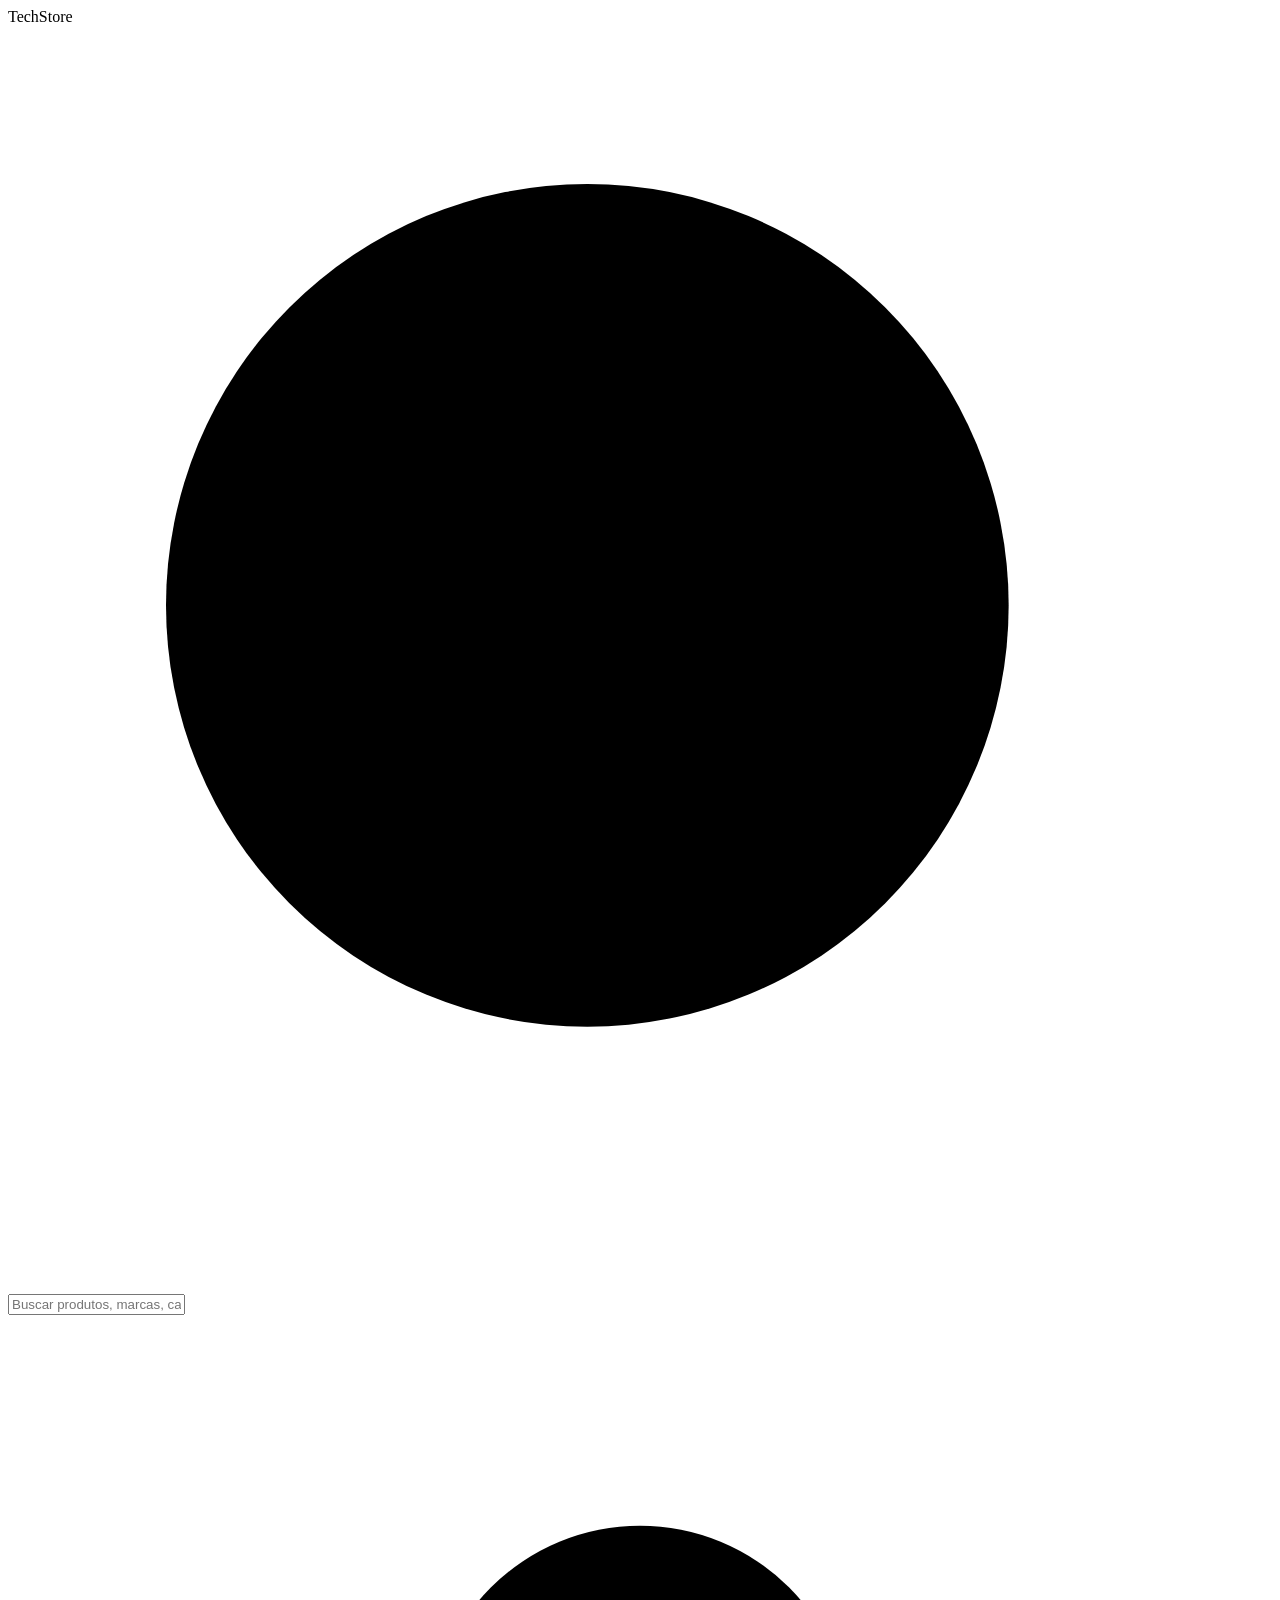
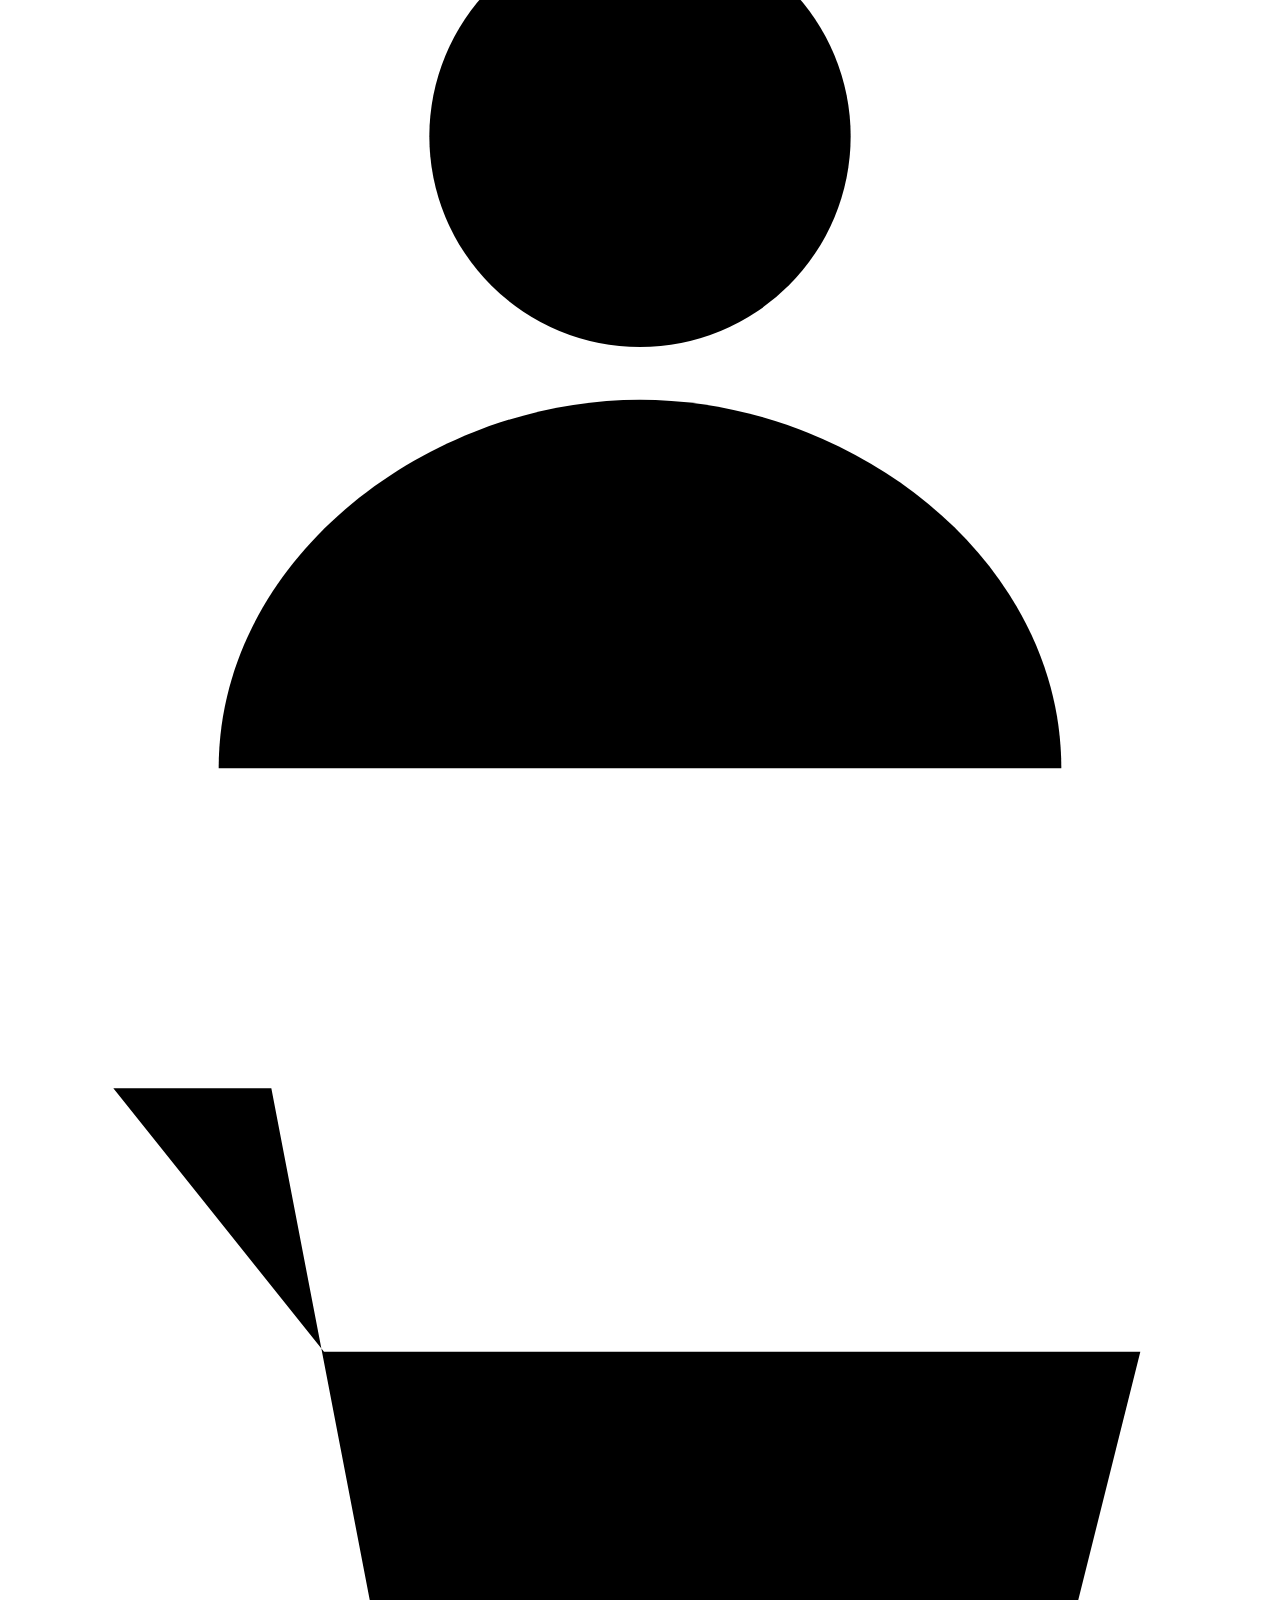
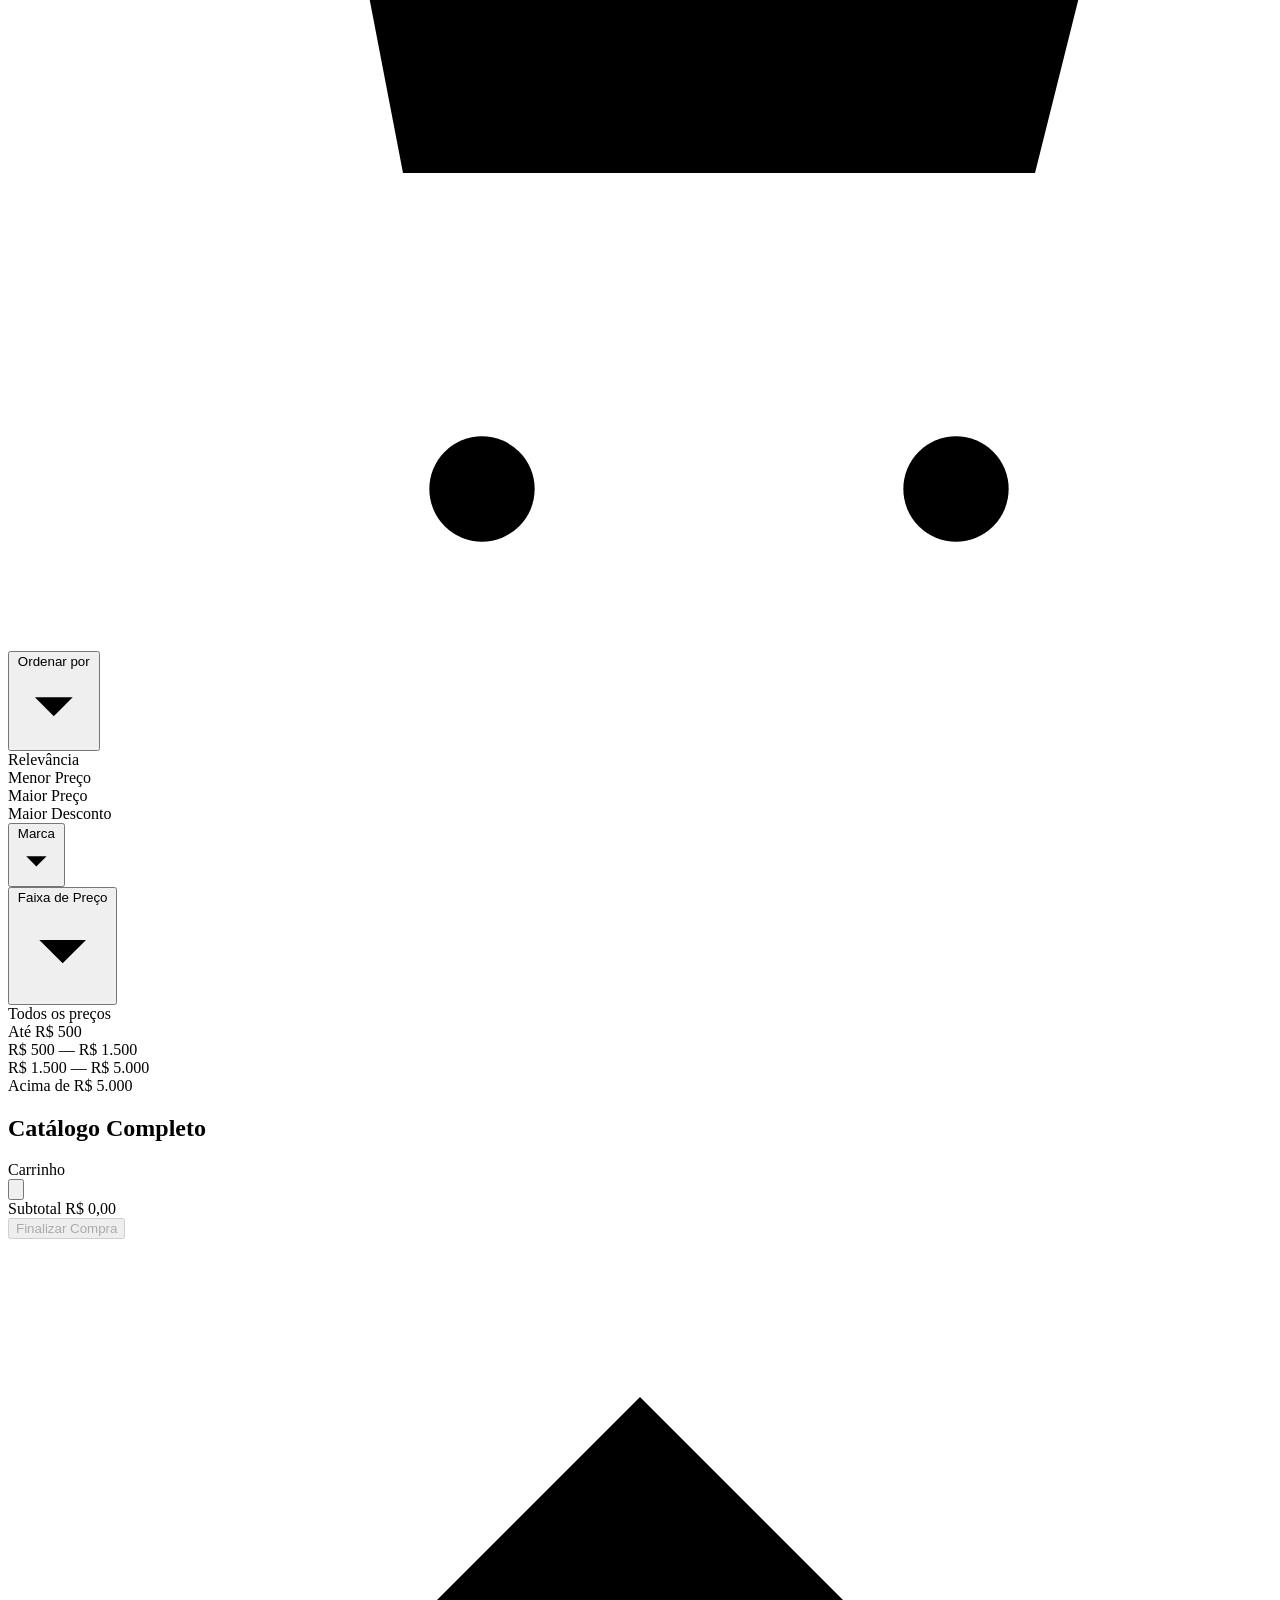
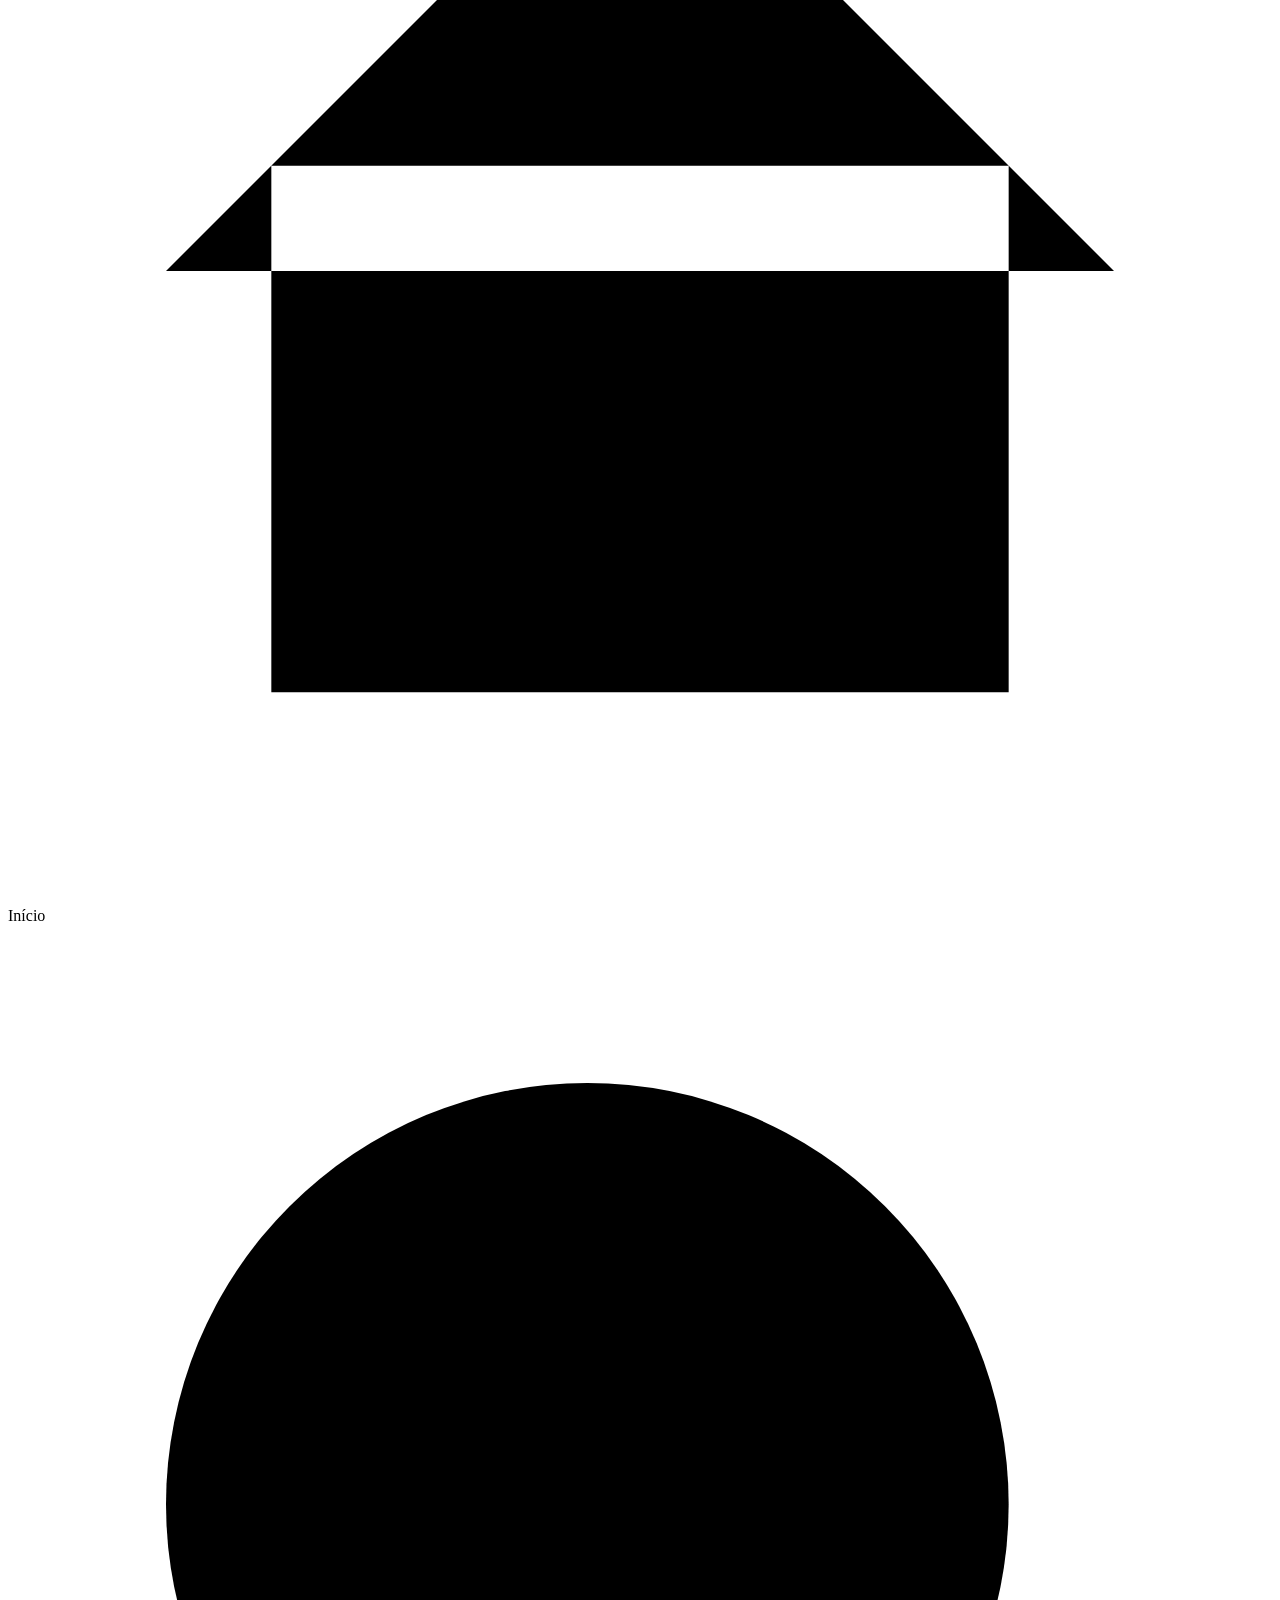
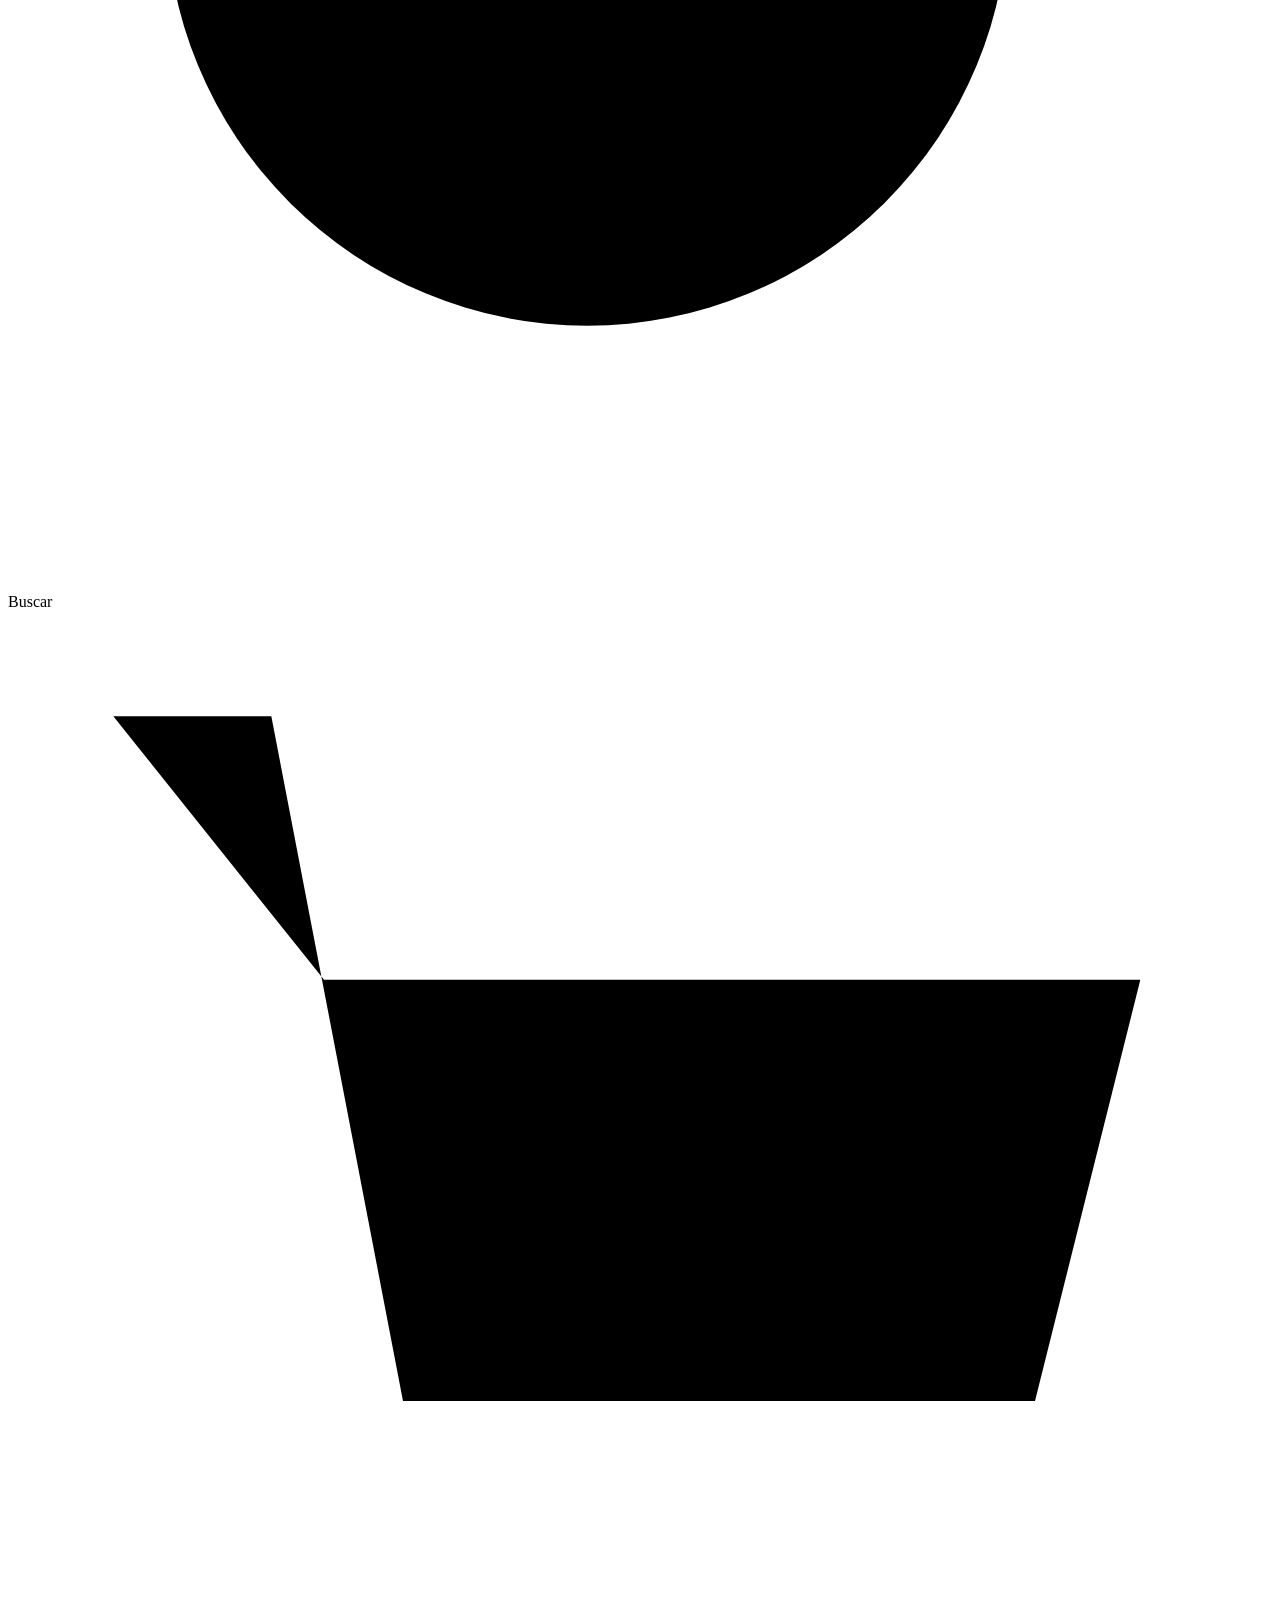
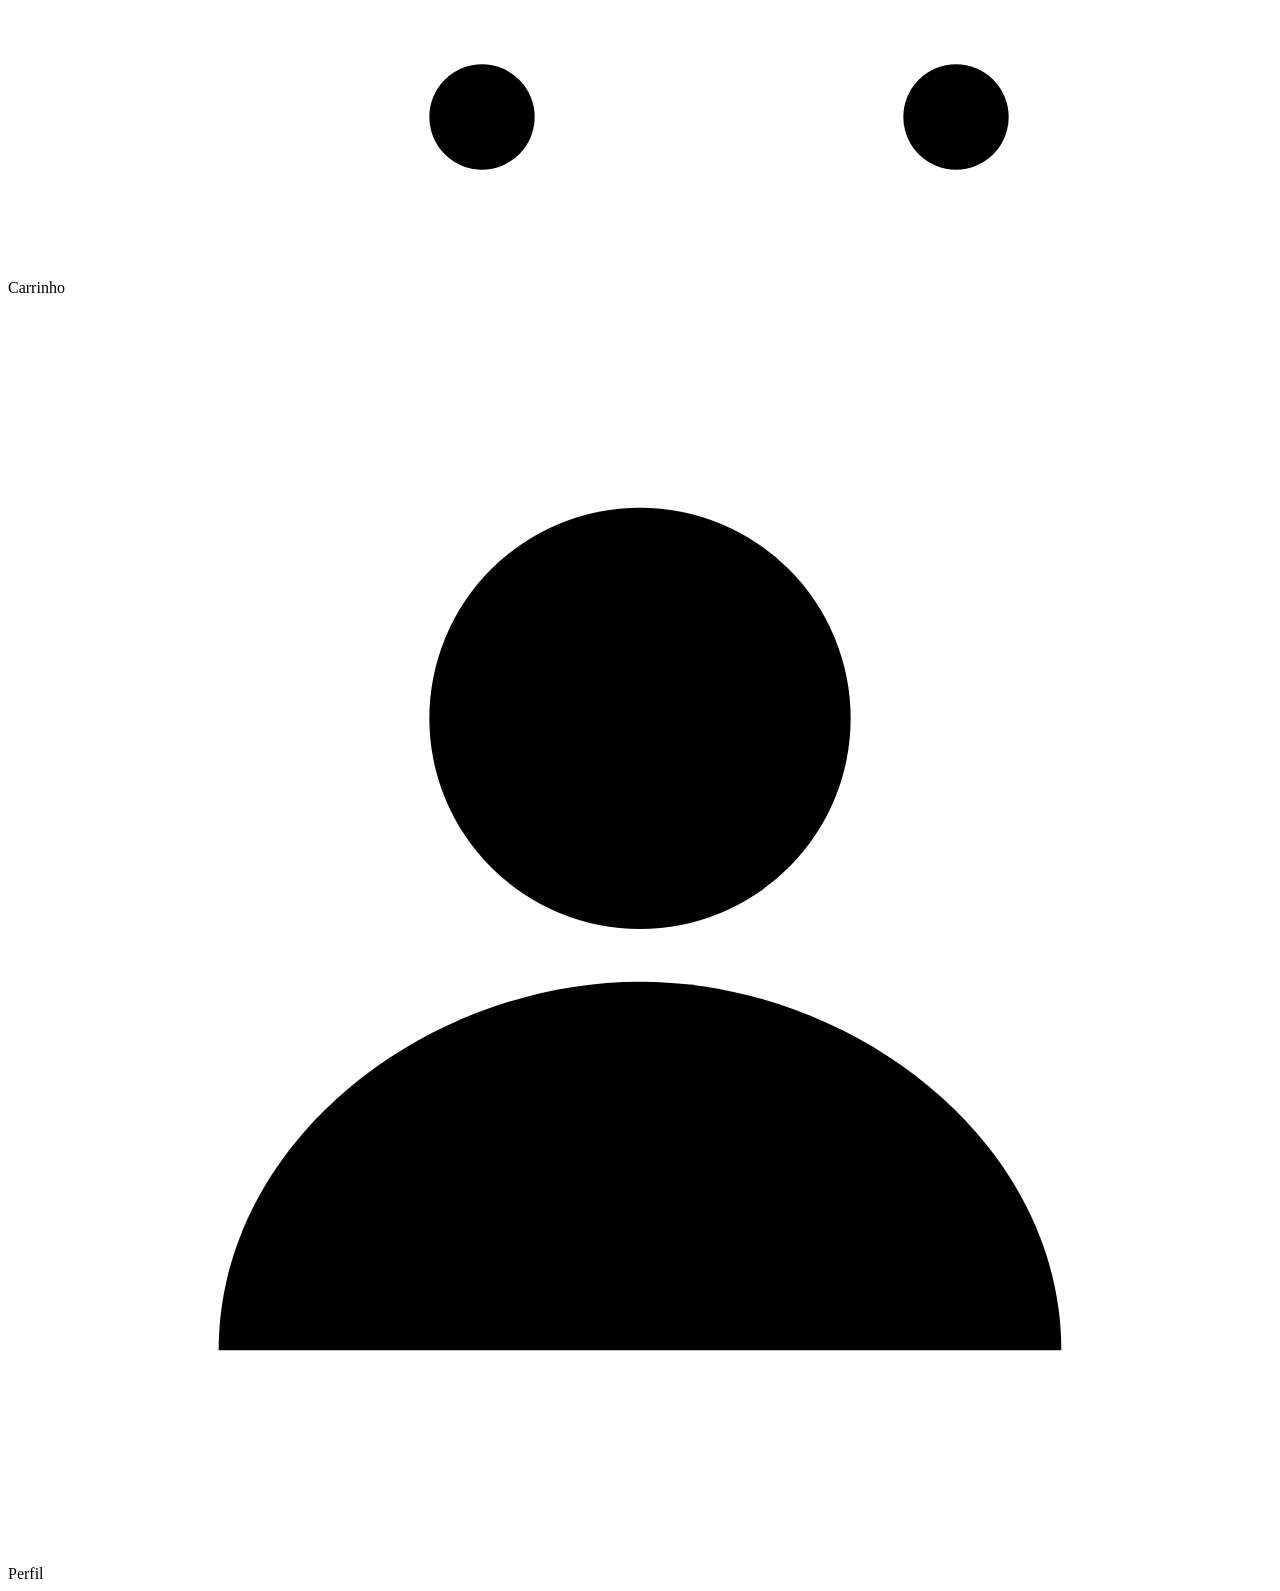
==== index.html @ f0b54eaf "Estrutura HTML completa (header, pills, filtros, grid, drawer, toast, nav mobile)" ====
<!DOCTYPE html>
<html lang="pt-BR">
<head>
    <meta charset="UTF-8">
    <meta name="viewport" content="width=device-width, initial-scale=1.0">
    <title>TechStore — Catálogo de Produtos</title>
    <link rel="preconnect" href="https://fonts.googleapis.com">
    <link href="https://fonts.googleapis.com/css2?family=Inter:wght@400;500;600;700&display=swap" rel="stylesheet">
    <link rel="stylesheet" href="styles.css">
</head>
<body>

    <!-- HEADER -->
    <header>
        <div class="header-container">
            <div class="logo">Tech<span>Store</span></div>
            <div class="search-bar">
                <svg viewBox="0 0 24 24"><circle cx="11" cy="11" r="8"/><path d="m21 21-4.3-4.3"/></svg>
                <input type="text" id="searchInput" placeholder="Buscar produtos, marcas, categorias..." />
            </div>
            <div class="header-icons">
                <div class="header-icon" title="Login">
                    <svg viewBox="0 0 24 24"><circle cx="12" cy="8" r="4"/><path d="M4 20c0-4 4-7 8-7s8 3 8 7"/></svg>
                </div>
                <div class="header-icon cart-icon" id="cartIcon" title="Carrinho">
                    <svg viewBox="0 0 24 24"><circle cx="9" cy="21" r="1"/><circle cx="18" cy="21" r="1"/><path d="M2 2h3l2.5 13h12l2-8H6"/></svg>
                    <div class="cart-badge" id="cartBadge" style="display:none;">0</div>
                </div>
            </div>
        </div>
    </header>

    <!-- PILLS DE CATEGORIA -->
    <div class="pills-container" id="pillsContainer"></div>

    <!-- CONTEÚDO PRINCIPAL -->
    <div class="container">
        <!-- FILTROS -->
        <div class="filters-bar">
            <div class="filter-dropdown">
                <button class="filter-btn" id="ordenarBtn">
                    Ordenar por
                    <svg viewBox="0 0 24 24"><path d="m6 9 6 6 6-6"/></svg>
                </button>
                <div class="filter-menu" id="ordenarMenu">
                    <div class="filter-option" data-ordenar="relevancia">Relevância</div>
                    <div class="filter-option" data-ordenar="menor-preco">Menor Preço</div>
                    <div class="filter-option" data-ordenar="maior-preco">Maior Preço</div>
                    <div class="filter-option" data-ordenar="maior-desconto">Maior Desconto</div>
                </div>
            </div>
            <div class="filter-dropdown">
                <button class="filter-btn" id="marcaBtn">
                    Marca
                    <svg viewBox="0 0 24 24"><path d="m6 9 6 6 6-6"/></svg>
                </button>
                <div class="filter-menu" id="marcaMenu"></div>
            </div>
            <div class="filter-dropdown">
                <button class="filter-btn" id="precoBtn">
                    Faixa de Preço
                    <svg viewBox="0 0 24 24"><path d="m6 9 6 6 6-6"/></svg>
                </button>
                <div class="filter-menu" id="precoMenu">
                    <div class="filter-option" data-preco="todos">Todos os preços</div>
                    <div class="filter-option" data-preco="0-500">Até R$ 500</div>
                    <div class="filter-option" data-preco="500-1500">R$ 500 — R$ 1.500</div>
                    <div class="filter-option" data-preco="1500-5000">R$ 1.500 — R$ 5.000</div>
                    <div class="filter-option" data-preco="5000+">Acima de R$ 5.000</div>
                </div>
            </div>
        </div>

        <h2 class="section-title" id="sectionTitle">Catálogo Completo</h2>
        <div class="products-grid" id="productsGrid"></div>
    </div>

    <!-- CARRINHO DRAWER -->
    <div class="cart-overlay" id="cartOverlay"></div>
    <div class="cart-drawer" id="cartDrawer">
        <div class="cart-header">
            <div class="cart-title">Carrinho</div>
            <button class="cart-close" id="cartClose">
                <svg viewBox="0 0 24 24"><path d="M18 6 6 18M6 6l12 12"/></svg>
            </button>
        </div>
        <div class="cart-items" id="cartItems"></div>
        <div class="cart-footer">
            <div class="cart-subtotal-row">
                <span class="cart-subtotal-label">Subtotal</span>
                <span class="cart-subtotal-value" id="cartSubtotal">R$ 0,00</span>
            </div>
            <button class="cart-checkout-btn" id="checkoutBtn" disabled>Finalizar Compra</button>
        </div>
    </div>

    <!-- TOAST -->
    <div class="toast" id="toast"></div>

    <!-- NAV INFERIOR (MOBILE) -->
    <nav class="nav-bottom">
        <div class="nav-bottom-item active">
            <svg viewBox="0 0 24 24"><path d="M3 12l9-9 9 9M5 10v10h14V10"/></svg>
            <span>Início</span>
        </div>
        <div class="nav-bottom-item">
            <svg viewBox="0 0 24 24"><circle cx="11" cy="11" r="8"/><path d="m21 21-4.3-4.3"/></svg>
            <span>Buscar</span>
        </div>
        <div class="nav-bottom-item" id="navCartBtn">
            <svg viewBox="0 0 24 24"><circle cx="9" cy="21" r="1"/><circle cx="18" cy="21" r="1"/><path d="M2 2h3l2.5 13h12l2-8H6"/></svg>
            <span>Carrinho</span>
        </div>
        <div class="nav-bottom-item">
            <svg viewBox="0 0 24 24"><circle cx="12" cy="8" r="4"/><path d="M4 20c0-4 4-7 8-7s8 3 8 7"/></svg>
            <span>Perfil</span>
        </div>
    </nav>

    <script src="script.js"></script>
</body>
</html>
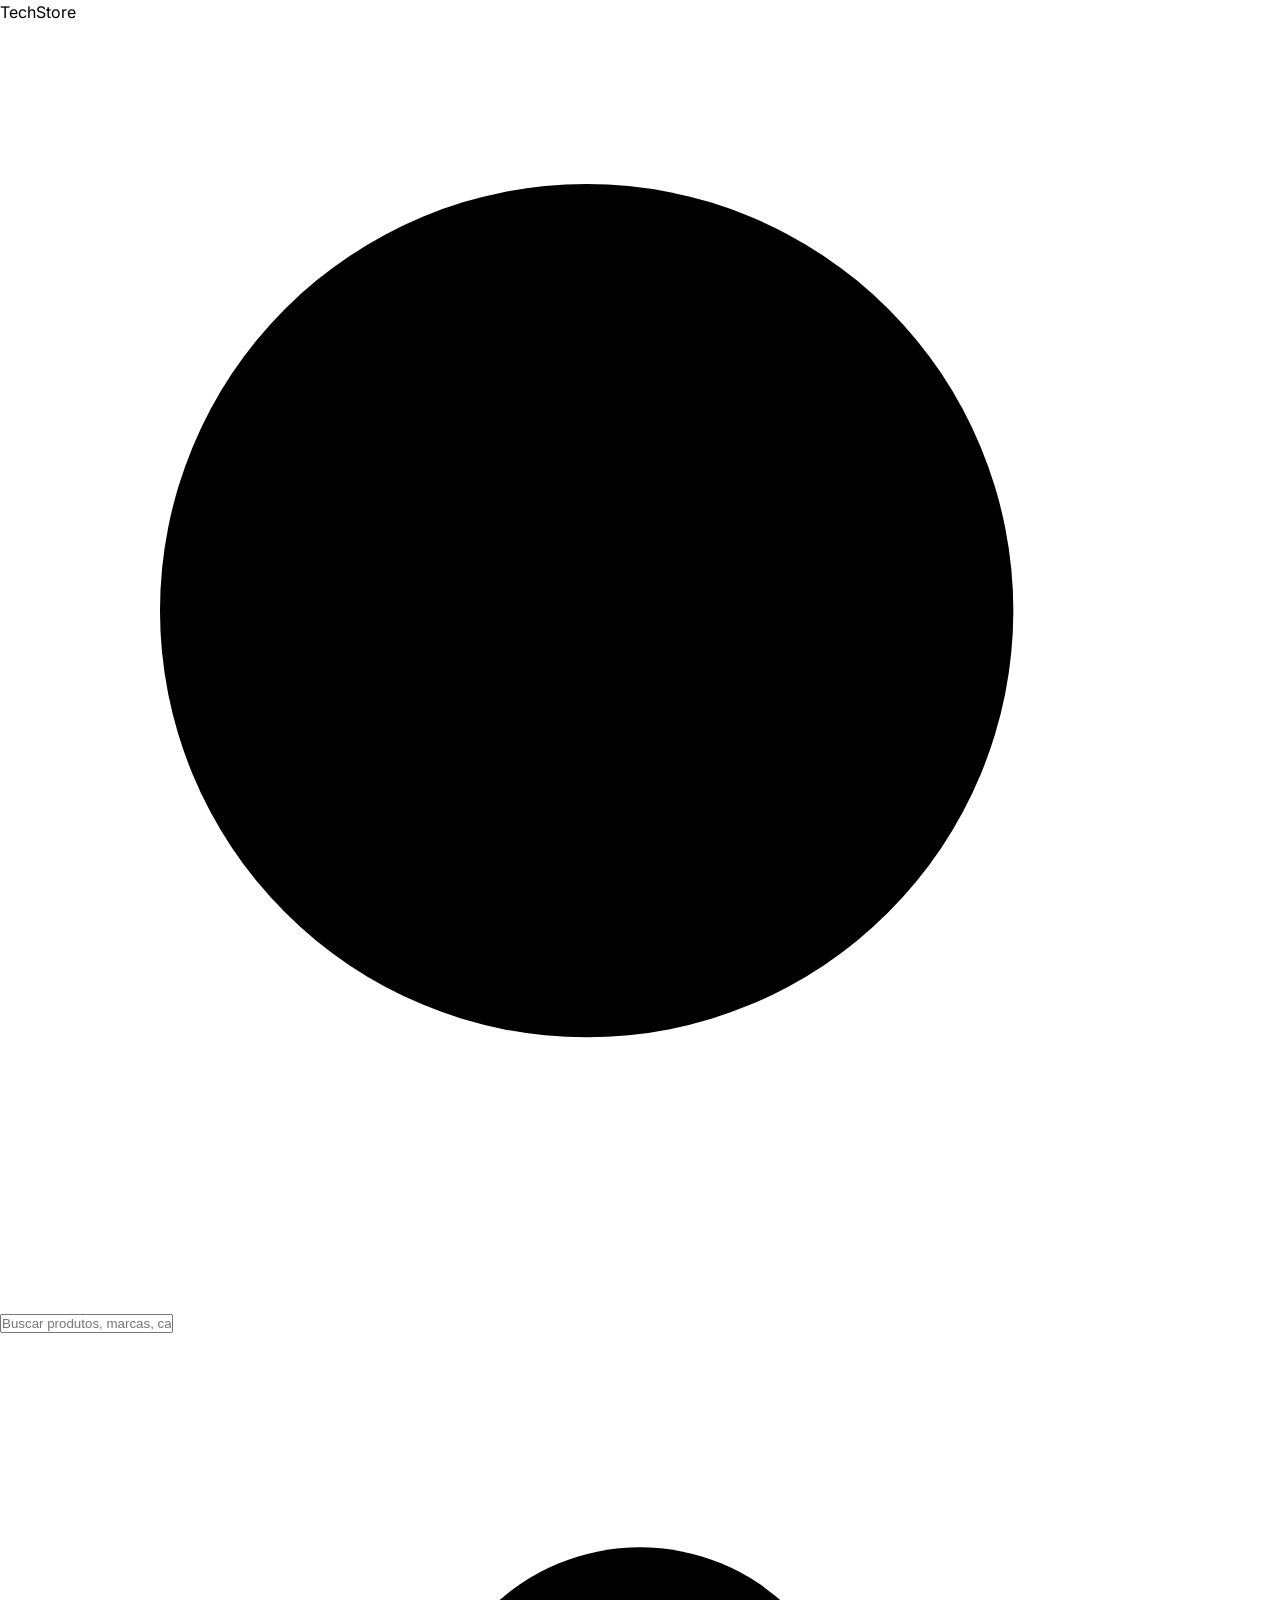
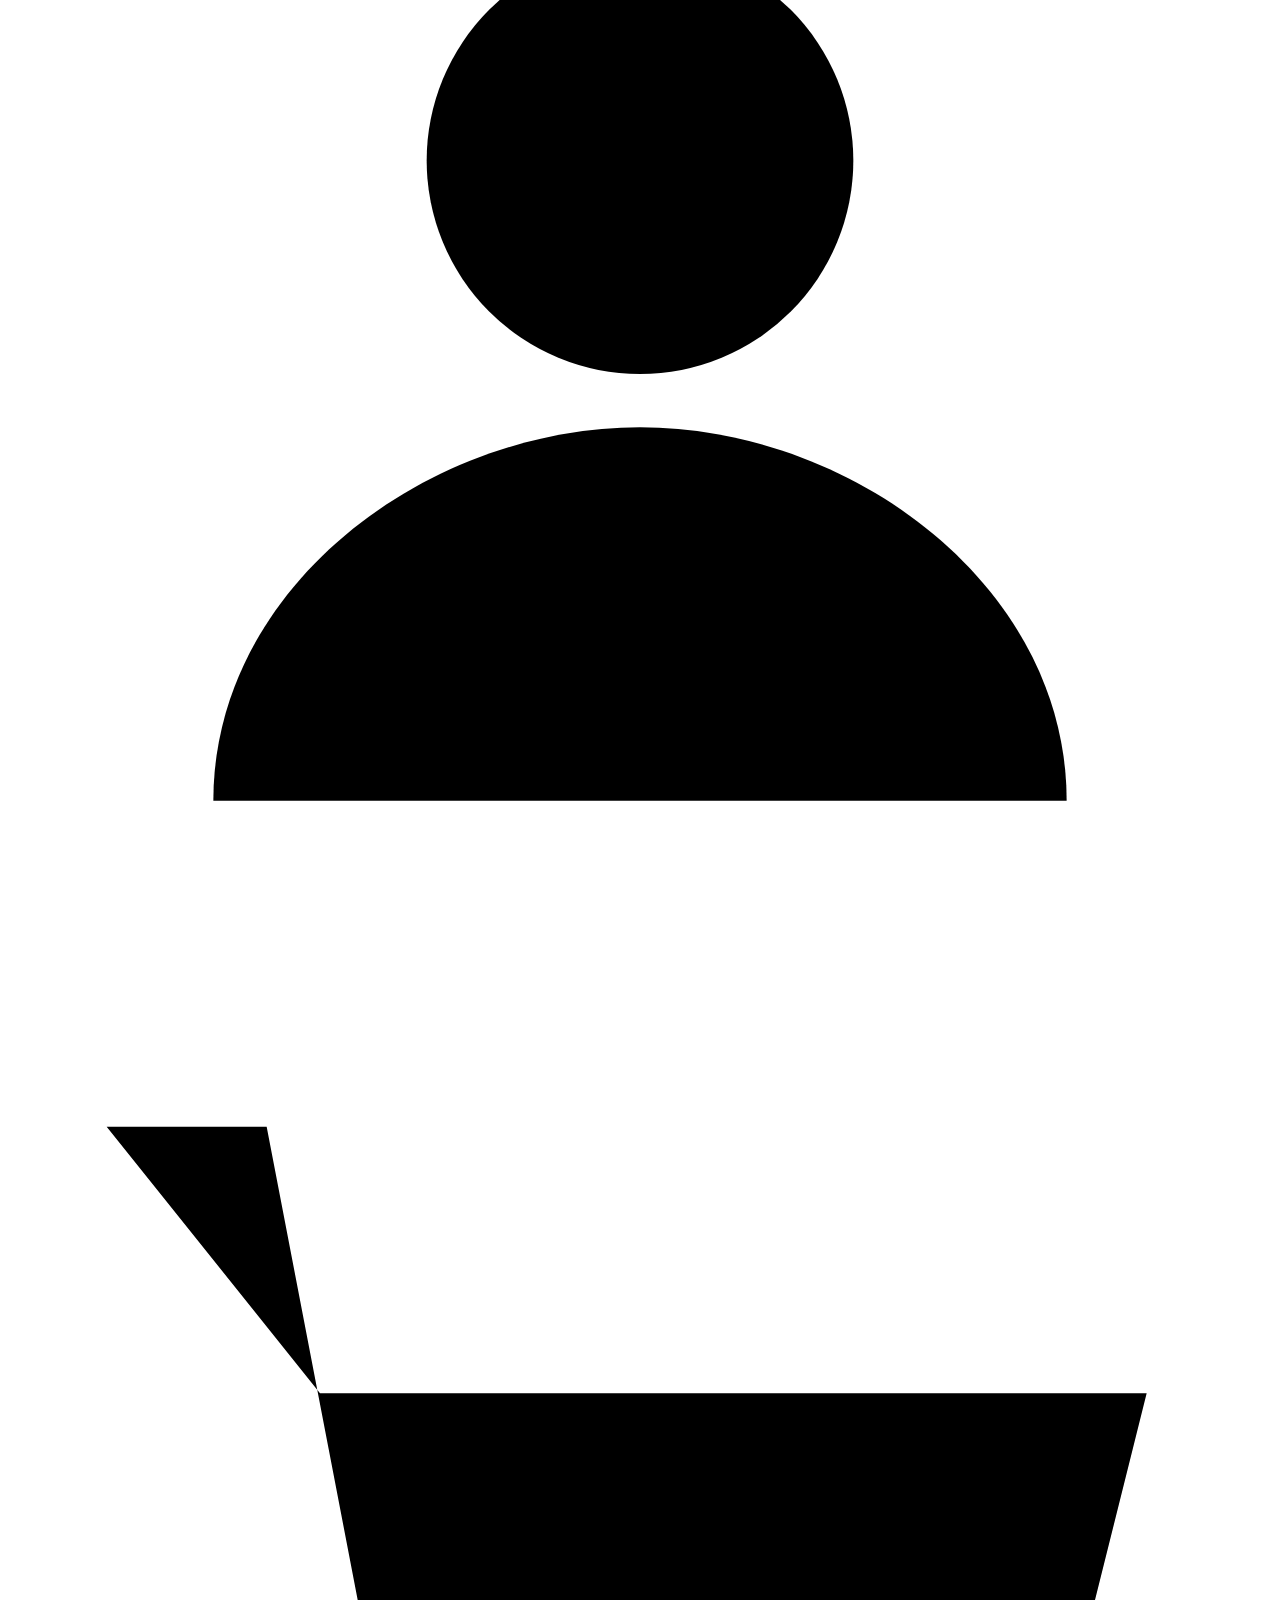
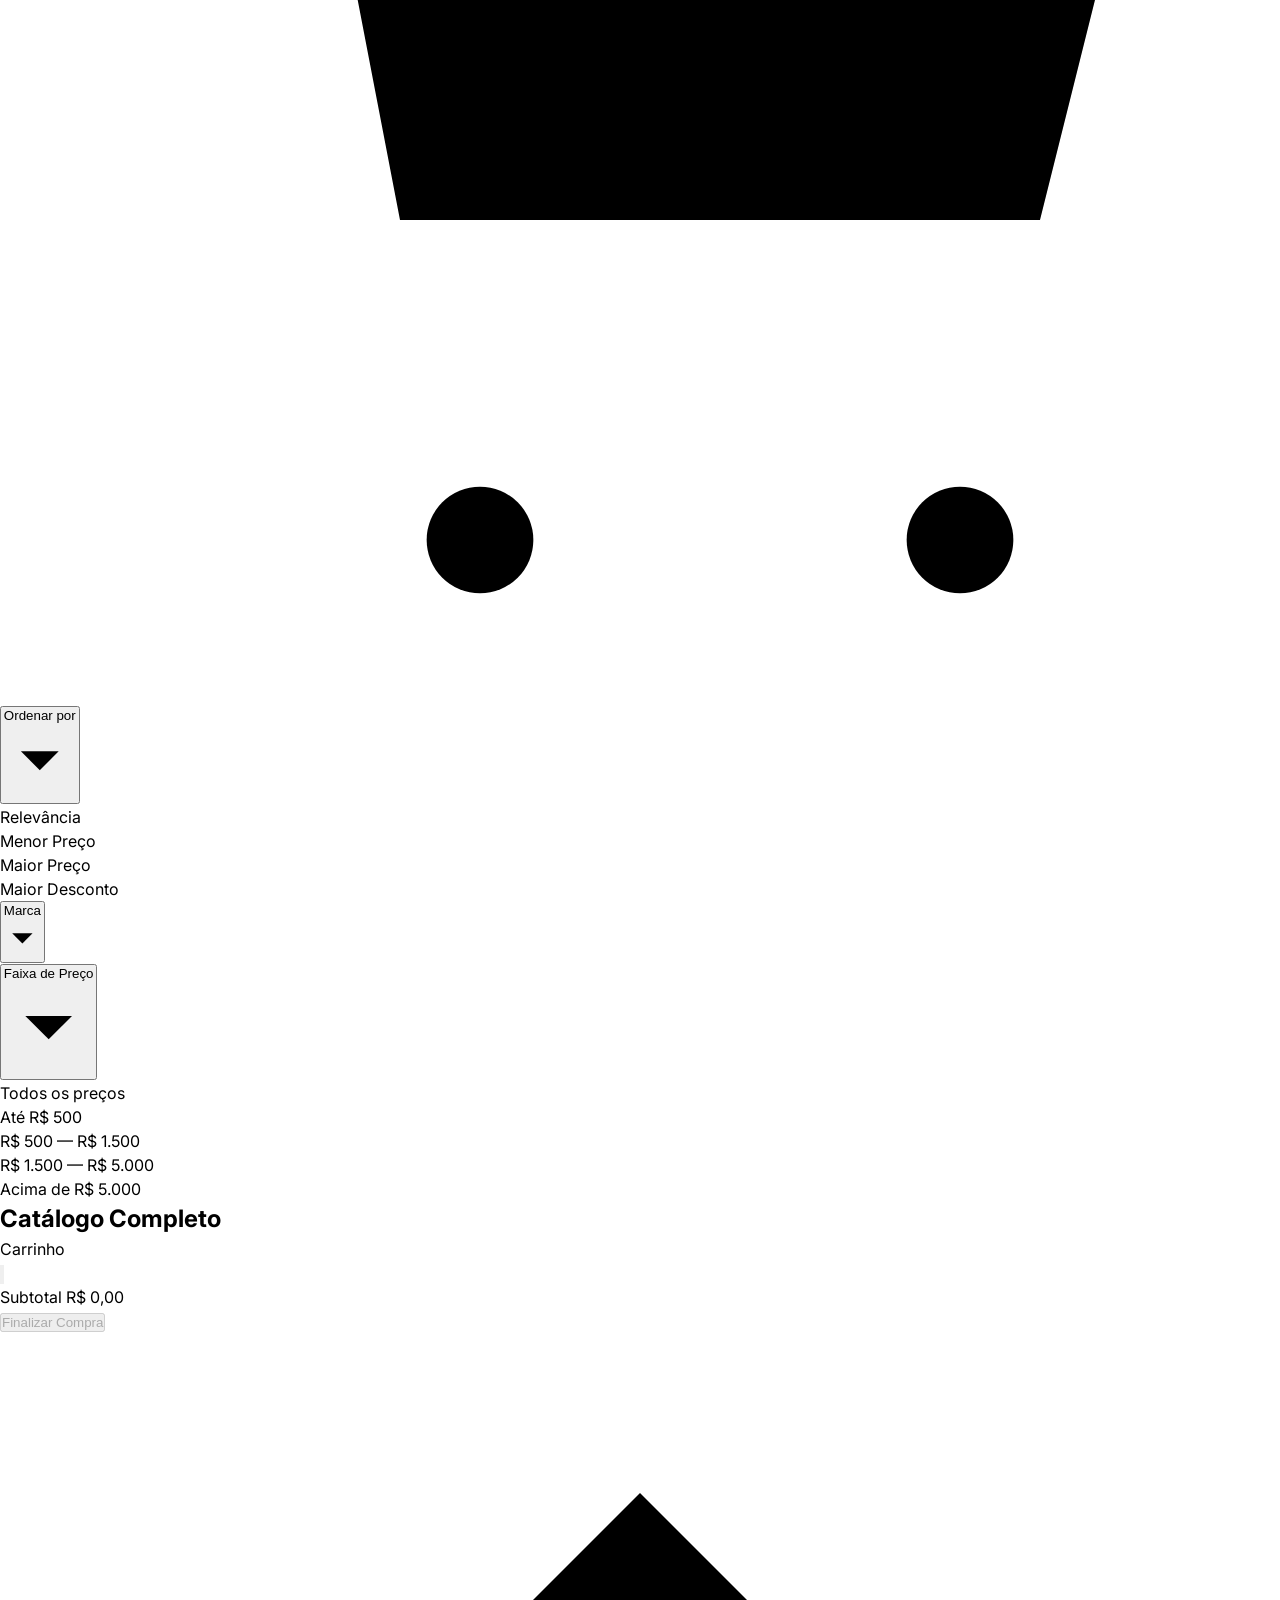
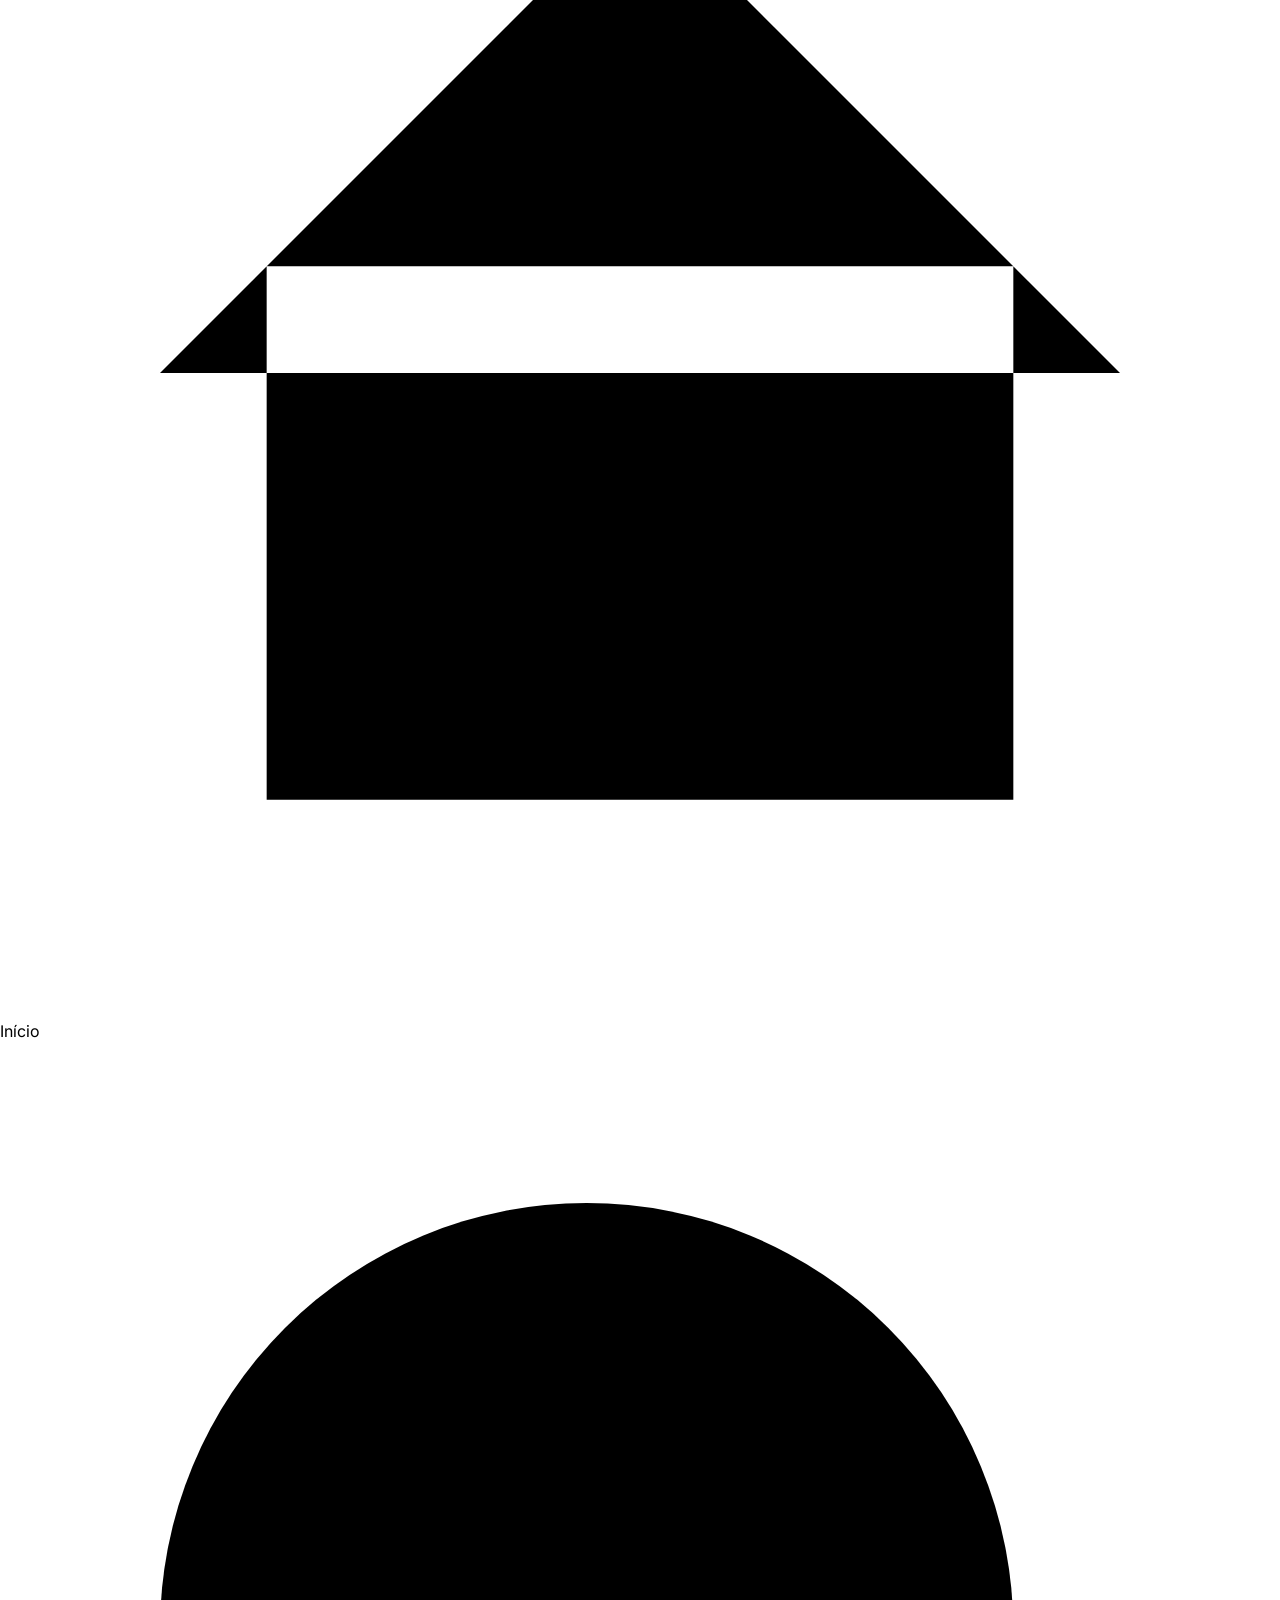
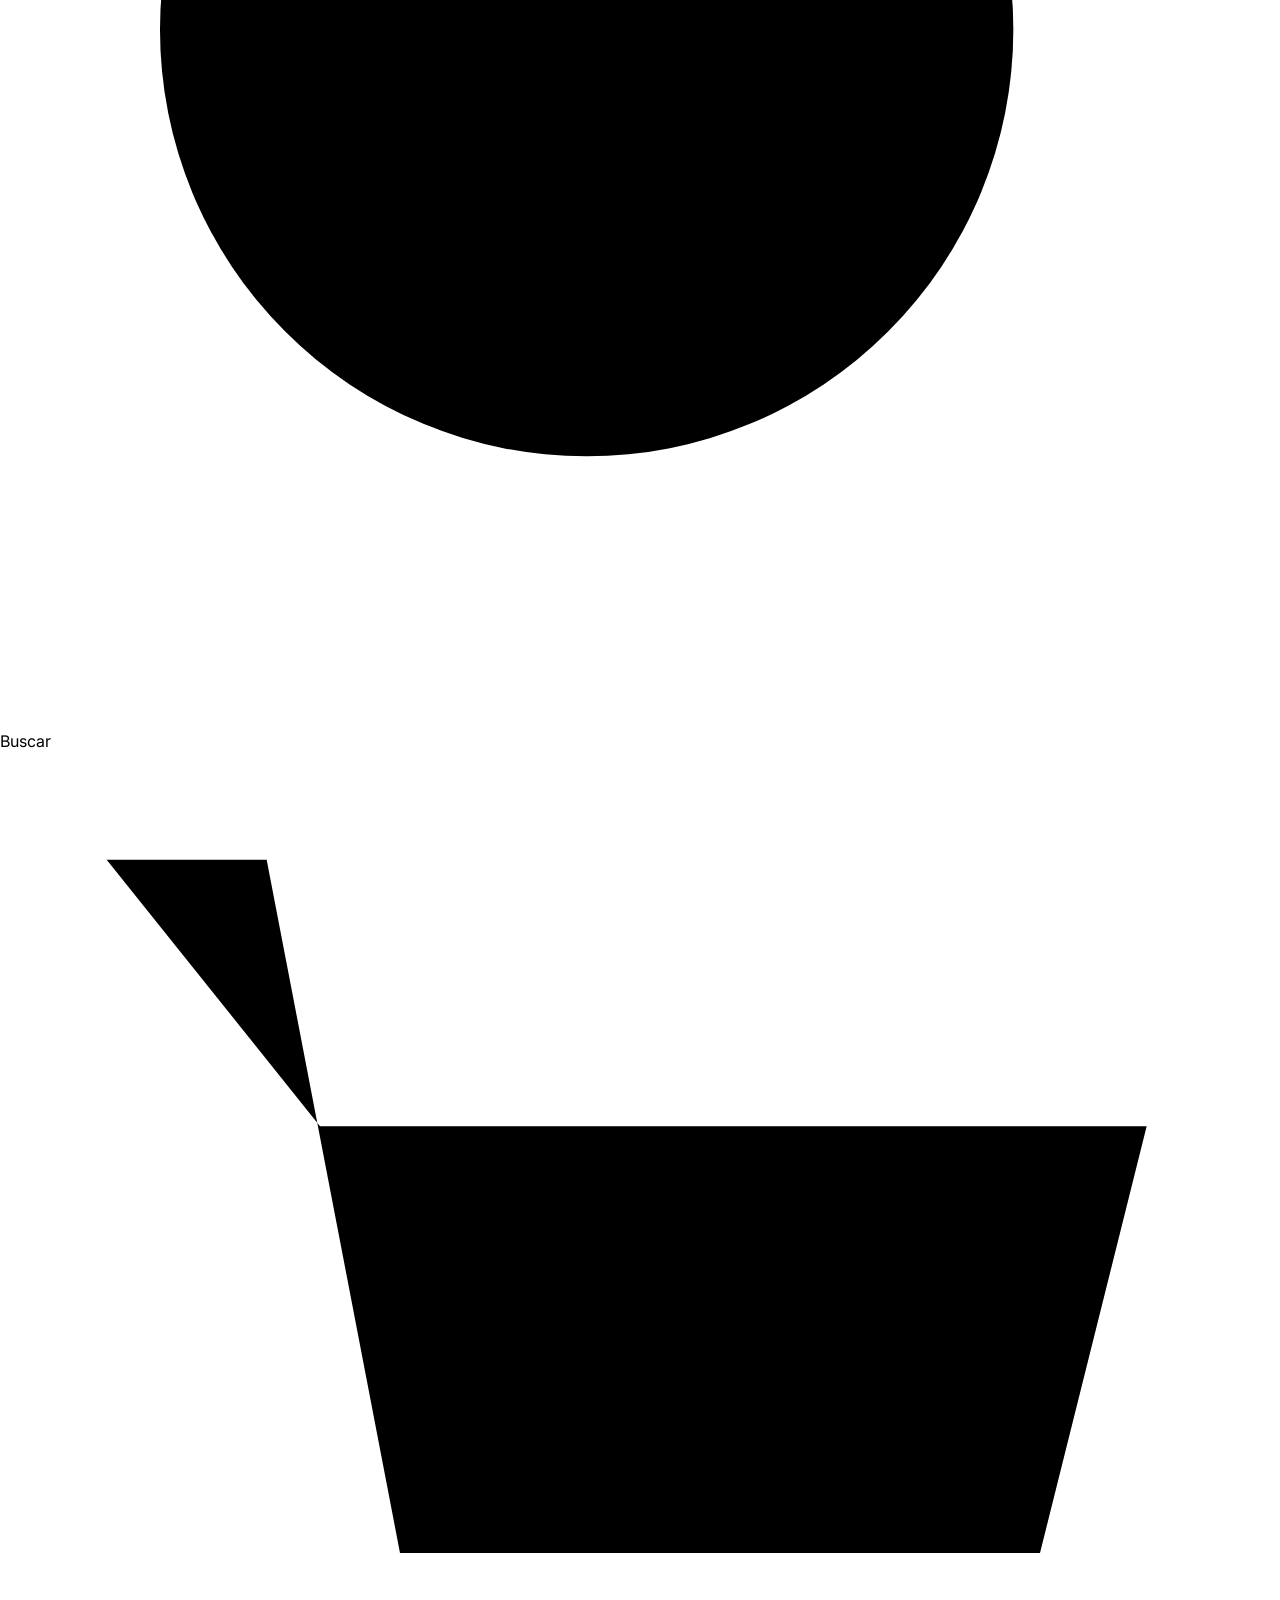
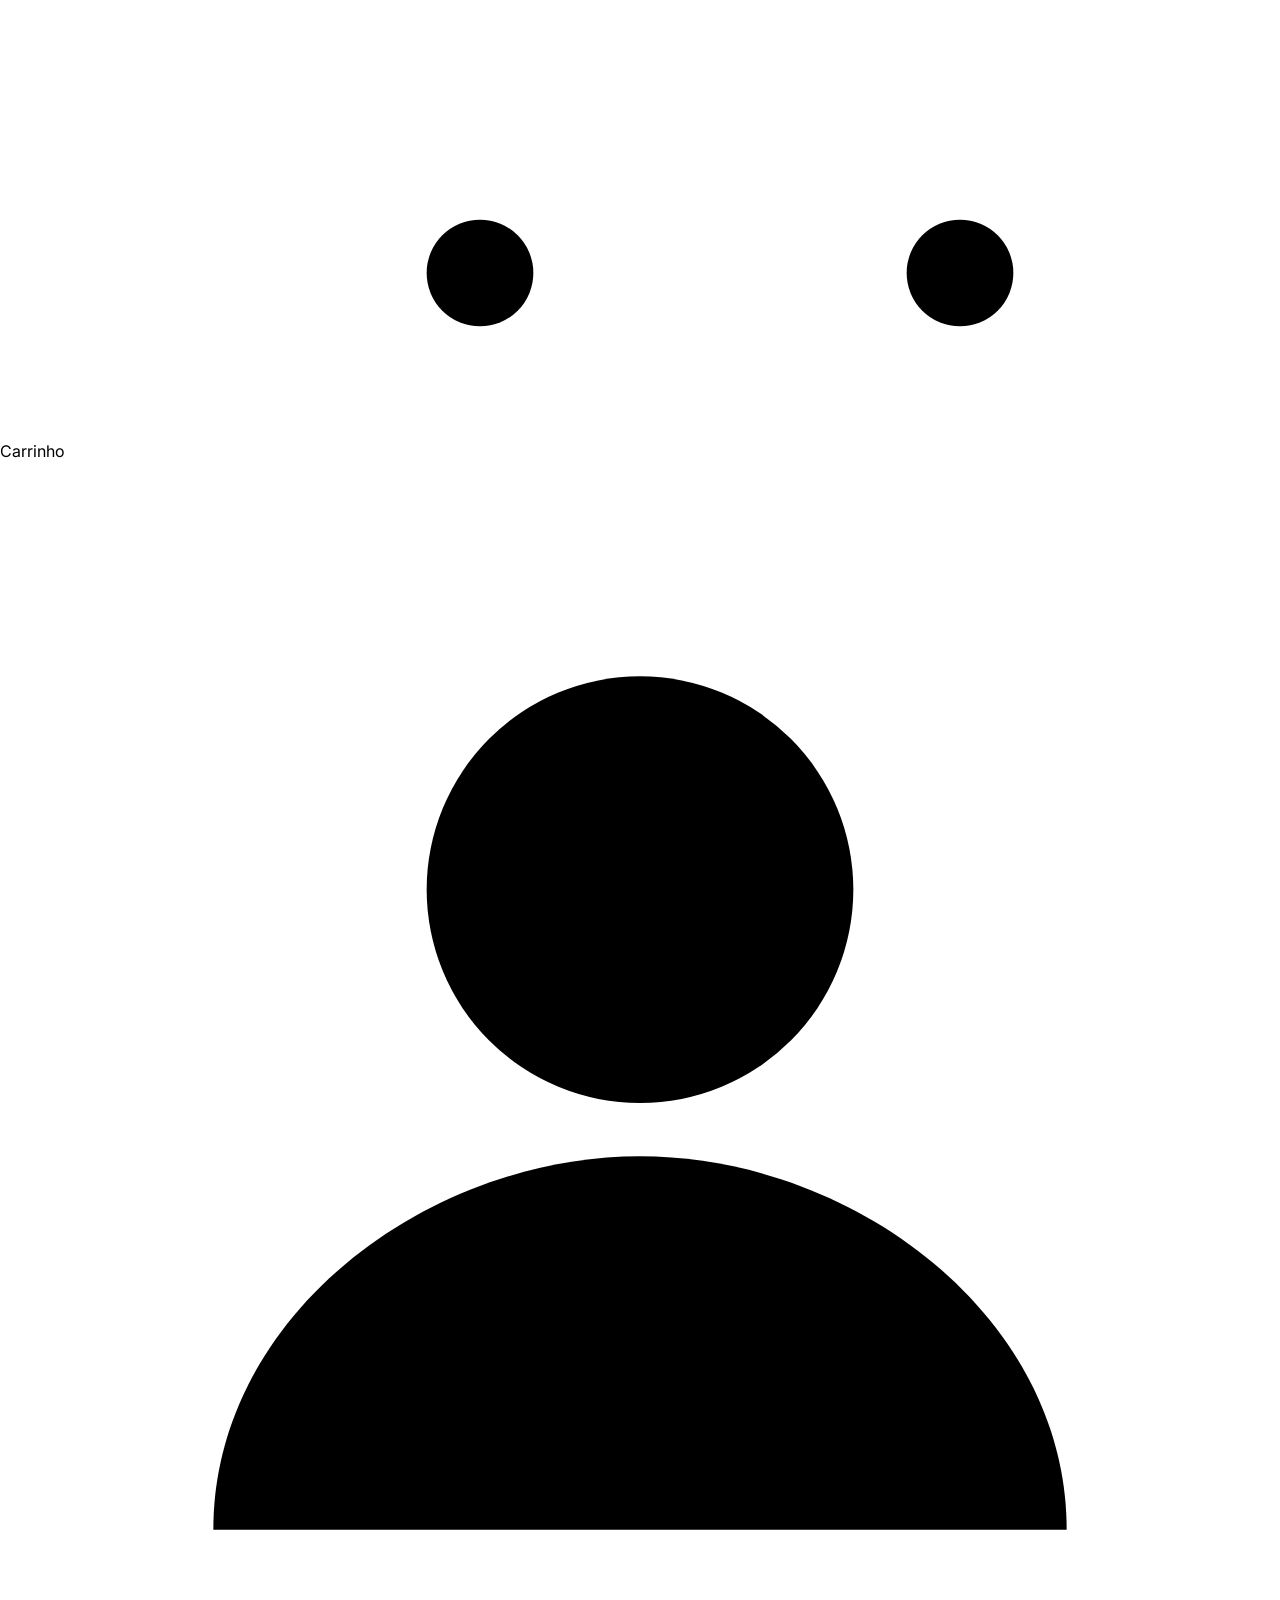
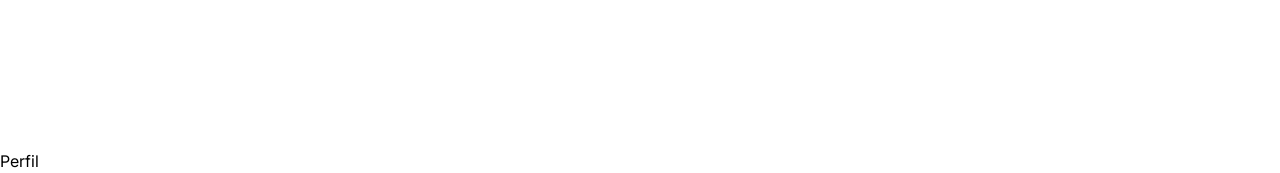
==== commit 7a8d498e: "Tokens do Design System (:root) + reset global" ====
--- a/index.html
+++ b/index.html
@@ -6,7 +6,7 @@
     <title>TechStore — Catálogo de Produtos</title>
     <link rel="preconnect" href="https://fonts.googleapis.com">
     <link href="https://fonts.googleapis.com/css2?family=Inter:wght@400;500;600;700&display=swap" rel="stylesheet">
-    <link rel="stylesheet" href="styles.css">
+    <link rel="stylesheet" href="style.css">
 </head>
 <body>
 
--- a/style.css
+++ b/style.css
@@ -0,0 +1,31 @@
+/* ============ DESIGN SYSTEM TOKENS ============ */
+:root {
+    --cor-preto: #000000;
+    --cor-branco: #FFFFFF;
+    --cor-neon: #FF6B00;
+    --cor-cinza-clarissimo: #F7F7F7;
+    --cor-cinza-claro: #EEEEEE;
+    --cor-cinza-medio: #BDBDBD;
+    --cor-cinza-escuro: #424242;
+    --cor-vermelho: #E53935;
+    --cor-ouro: #FFB300;
+    --radius-card: 12px;
+    --radius-pill: 24px;
+    --radius-mobile: 10px;
+    --radius-pill-mobile: 20px;
+    --transition: all 0.3s ease;
+    --glow-neon: 0 0 12px rgba(255, 107, 0, 0.3);
+    --shadow-header: 0 1px 3px rgba(0,0,0,0.08);
+}
+
+/* ============ RESET ============ */
+* { margin: 0; padding: 0; box-sizing: border-box; }
+
+body {
+    font-family: 'Inter', sans-serif;
+    background: var(--cor-branco);
+    color: var(--cor-preto);
+    line-height: 1.5;
+}
+
+::-webkit-scrollbar { width: 0; height: 0; }
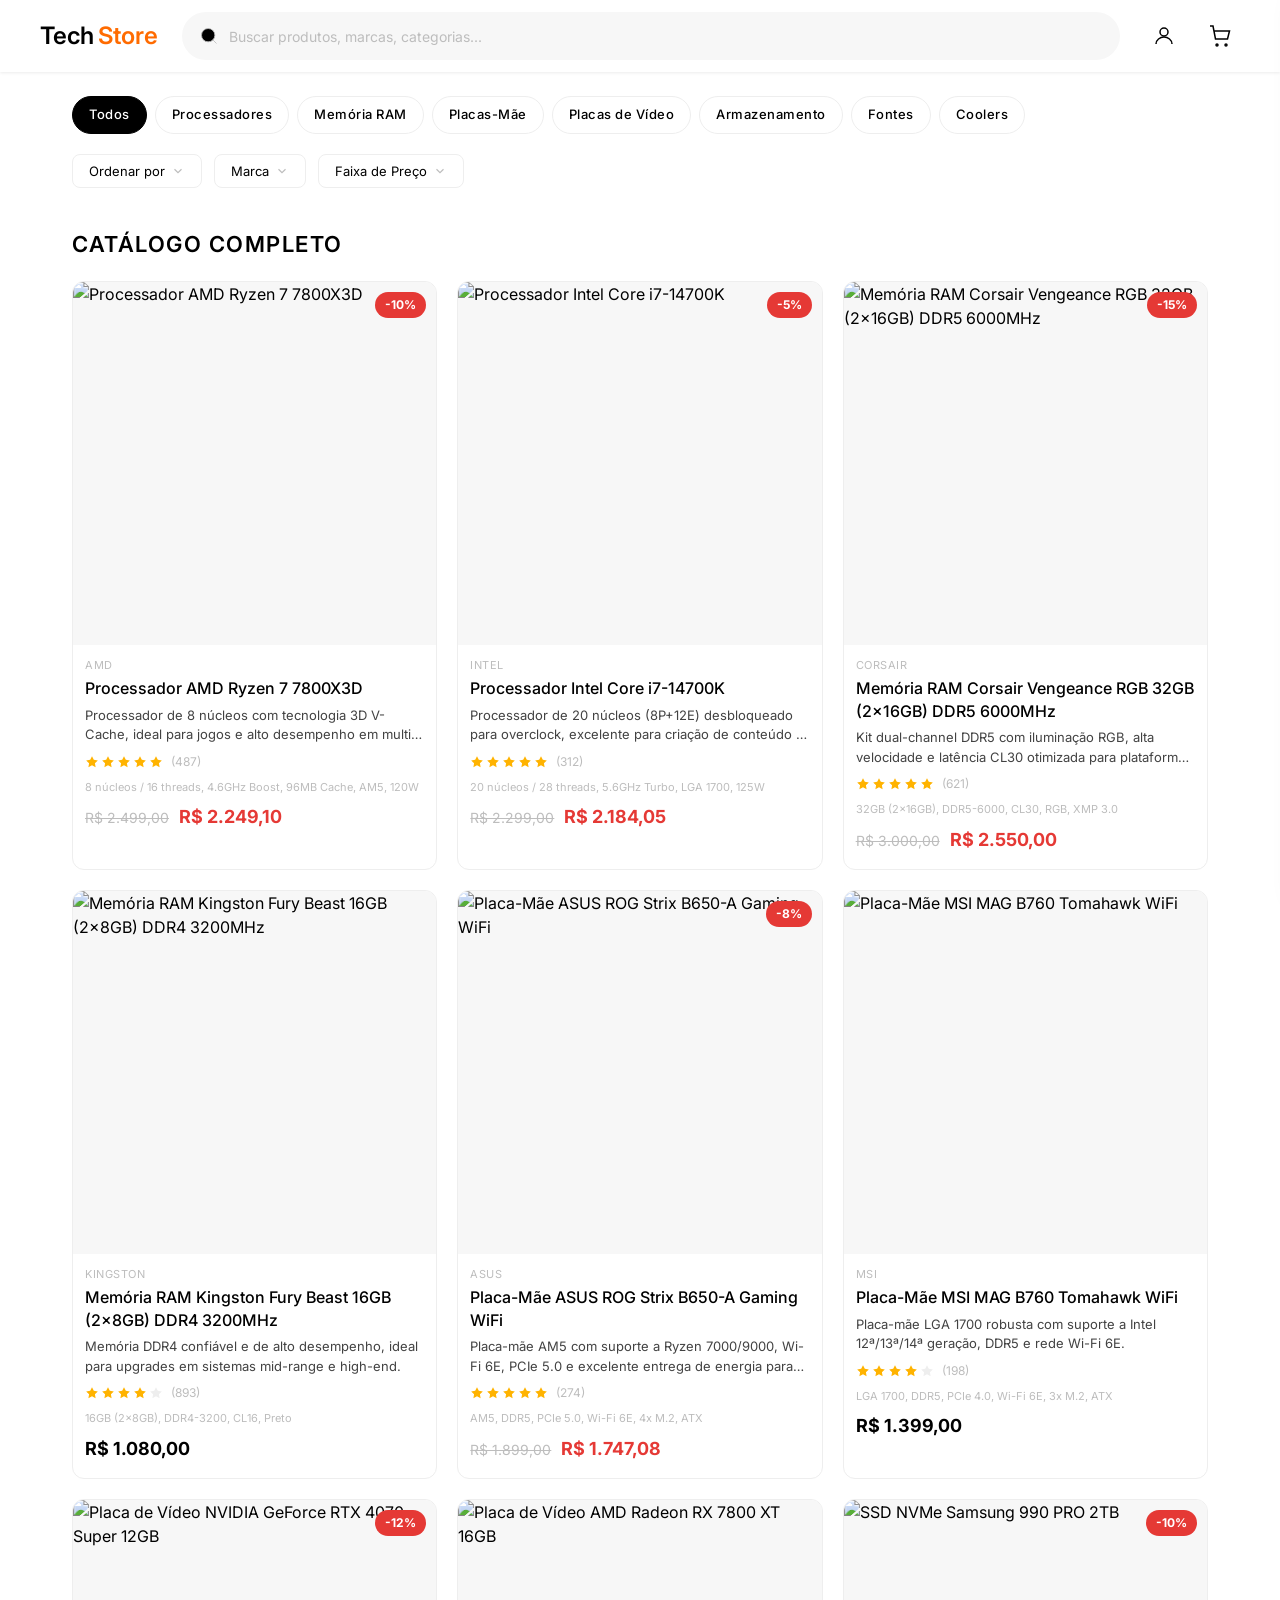
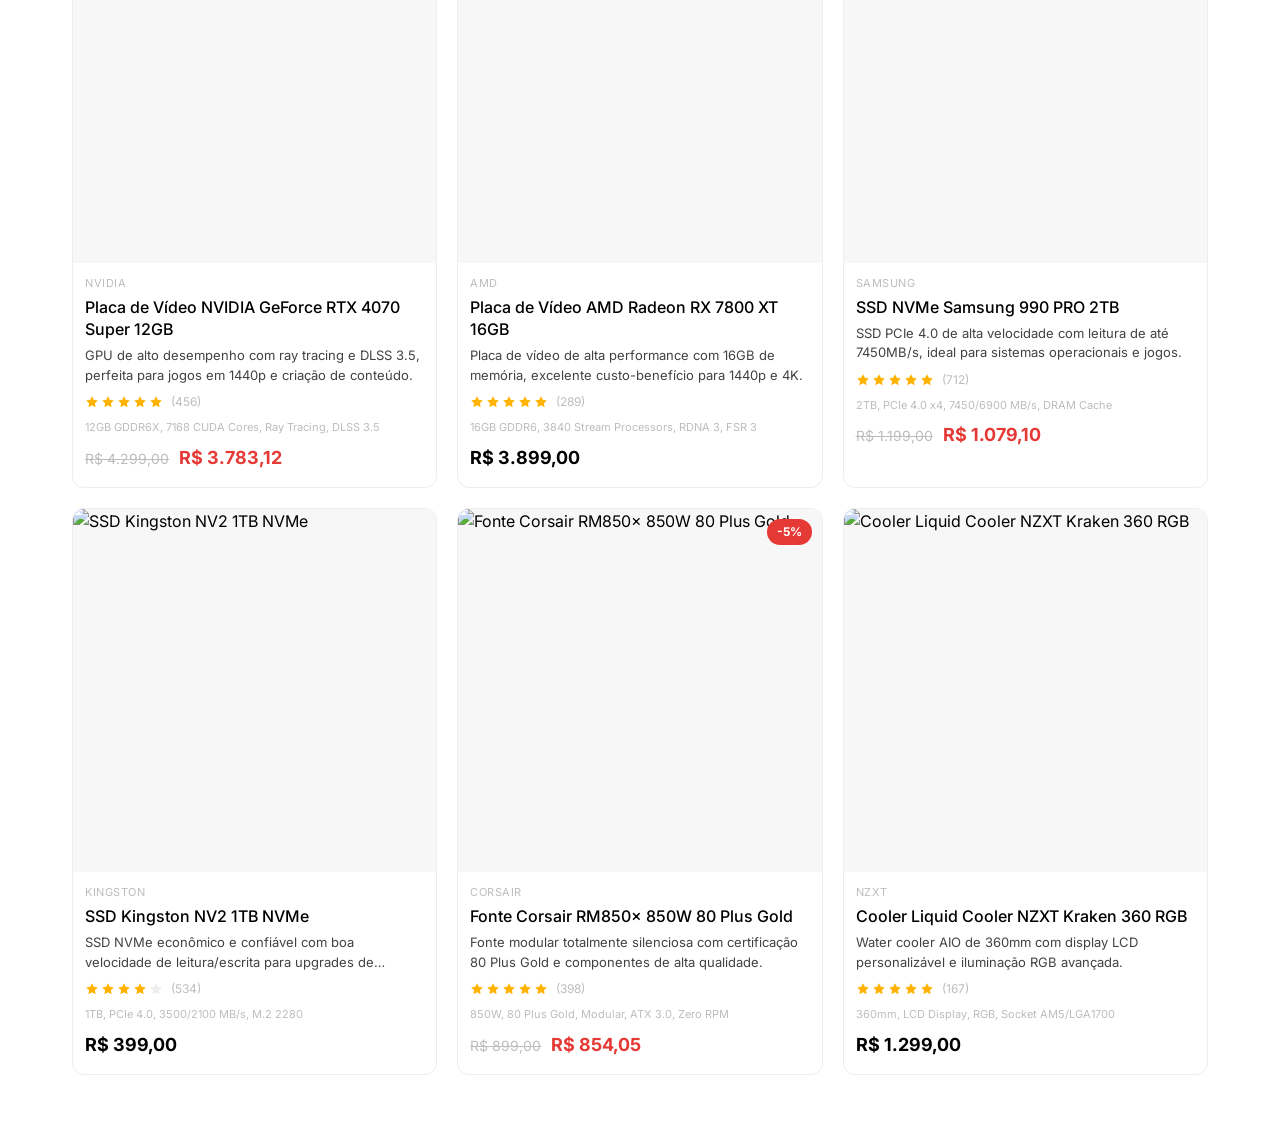
==== commit a5ca6ec2: "Telas de login e cadastro com validação de dados Cadastro (cadastro.html): - Formulário em 3 fieldse" ====
--- a/index.html
+++ b/index.html
@@ -19,8 +19,30 @@
                 <input type="text" id="searchInput" placeholder="Buscar produtos, marcas, categorias..." />
             </div>
             <div class="header-icons">
-                <div class="header-icon" title="Login">
-                    <svg viewBox="0 0 24 24"><circle cx="12" cy="8" r="4"/><path d="M4 20c0-4 4-7 8-7s8 3 8 7"/></svg>
+                <!-- MENU DA CONTA -->
+                <div class="user-dropdown">
+                    <button class="header-icon" id="userIcon" type="button" title="Sua conta"
+                            aria-label="Sua conta" aria-haspopup="true" aria-expanded="false">
+                        <svg viewBox="0 0 24 24"><circle cx="12" cy="8" r="4"/><path d="M4 20c0-4 4-7 8-7s8 3 8 7"/></svg>
+                    </button>
+                    <div class="user-menu" id="userMenu" role="menu" aria-label="Opções da conta">
+                        <div class="user-menu-head">
+                            <div class="user-menu-title" id="userMenuTitle">Sua conta</div>
+                            <div class="user-menu-sub" id="userMenuSub">Entre ou crie seu cadastro</div>
+                        </div>
+                        <a class="user-menu-item" id="linkEntrar" href="login.html" role="menuitem">
+                            <svg viewBox="0 0 24 24"><path d="M15 3h4a2 2 0 012 2v14a2 2 0 01-2 2h-4M10 17l5-5-5-5M15 12H3"/></svg>
+                            <span>Entrar</span>
+                        </a>
+                        <a class="user-menu-item" id="linkCadastro" href="cadastro.html" role="menuitem">
+                            <svg viewBox="0 0 24 24"><path d="M16 21v-2a4 4 0 00-4-4H6a4 4 0 00-4 4v2"/><circle cx="9" cy="7" r="4"/><path d="M19 8v6M22 11h-6"/></svg>
+                            <span>Criar conta</span>
+                        </a>
+                        <button class="user-menu-item" id="btnSair" type="button" role="menuitem" hidden>
+                            <svg viewBox="0 0 24 24"><path d="M9 21H5a2 2 0 01-2-2V5a2 2 0 012-2h4M16 17l5-5-5-5M21 12H9"/></svg>
+                            <span>Sair</span>
+                        </button>
+                    </div>
                 </div>
                 <div class="header-icon cart-icon" id="cartIcon" title="Carrinho">
                     <svg viewBox="0 0 24 24"><circle cx="9" cy="21" r="1"/><circle cx="18" cy="21" r="1"/><path d="M2 2h3l2.5 13h12l2-8H6"/></svg>
@@ -111,7 +133,7 @@
             <svg viewBox="0 0 24 24"><circle cx="9" cy="21" r="1"/><circle cx="18" cy="21" r="1"/><path d="M2 2h3l2.5 13h12l2-8H6"/></svg>
             <span>Carrinho</span>
         </div>
-        <div class="nav-bottom-item">
+        <div class="nav-bottom-item" id="navPerfilBtn">
             <svg viewBox="0 0 24 24"><circle cx="12" cy="8" r="4"/><path d="M4 20c0-4 4-7 8-7s8 3 8 7"/></svg>
             <span>Perfil</span>
         </div>
--- a/style.css
+++ b/style.css
@@ -28,4 +28,867 @@
     line-height: 1.5;
 }
 
-::-webkit-scrollbar { width: 0; height: 0; }+::-webkit-scrollbar { width: 0; height: 0; }
+
+/* ============ HEADER ============ */
+header {
+    position: sticky;
+    top: 0;
+    z-index: 90;
+    background: var(--cor-branco);
+    box-shadow: var(--shadow-header);
+    height: 72px;
+    display: flex;
+    align-items: center;
+    padding: 0 32px;
+}
+
+.header-container {
+    max-width: 1200px;
+    width: 100%;
+    margin: 0 auto;
+    display: flex;
+    align-items: center;
+    gap: 24px;
+}
+
+.logo {
+    font-family: 'Inter', sans-serif;
+    font-weight: 600;
+    font-size: 24px;
+    letter-spacing: 0px;
+    white-space: nowrap;
+    display: flex;
+    align-items: center;
+    gap: 4px;
+}
+
+.logo span { color: var(--cor-neon); }
+
+.search-bar {
+    flex: 1;
+    display: flex;
+    align-items: center;
+    background: var(--cor-cinza-clarissimo);
+    border-radius: var(--radius-pill);
+    height: 48px;
+    padding: 0 16px;
+    gap: 10px;
+    border: 1px solid transparent;
+    transition: var(--transition);
+}
+
+.search-bar:focus-within { border-color: var(--cor-neon); }
+
+.search-bar svg {
+    width: 20px;
+    height: 20px;
+    stroke: var(--cor-cinza-medio);
+    flex-shrink: 0;
+}
+
+.search-bar input {
+    border: none;
+    background: transparent;
+    outline: none;
+    width: 100%;
+    font-family: 'Inter', sans-serif;
+    font-size: 14px;
+    color: var(--cor-preto);
+}
+
+.search-bar input::placeholder { color: var(--cor-cinza-medio); }
+
+.header-icons {
+    display: flex;
+    align-items: center;
+    gap: 16px;
+}
+
+.header-icon {
+    position: relative;
+    cursor: pointer;
+    display: flex;
+    align-items: center;
+    justify-content: center;
+    width: 40px;
+    height: 40px;
+    border-radius: 50%;
+    transition: var(--transition);
+    /* reset para quando o ícone é um <button> */
+    background: none;
+    border: none;
+    padding: 0;
+}
+
+.header-icon:hover { background: var(--cor-cinza-clarissimo); }
+
+.header-icon svg {
+    width: 24px;
+    height: 24px;
+    stroke: var(--cor-preto);
+    stroke-width: 1.5;
+    fill: none;
+}
+
+.cart-badge {
+    position: absolute;
+    top: 2px;
+    right: 2px;
+    background: var(--cor-neon);
+    color: var(--cor-branco);
+    font-size: 11px;
+    font-weight: 700;
+    min-width: 18px;
+    height: 18px;
+    border-radius: 50%;
+    display: flex;
+    align-items: center;
+    justify-content: center;
+    padding: 0 4px;
+}
+
+/* ============ MENU DA CONTA (login / cadastro) ============ */
+.user-dropdown { position: relative; }
+
+.user-menu {
+    position: absolute;
+    top: 100%;
+    right: 0;
+    margin-top: 8px;
+    width: 240px;
+    background: var(--cor-branco);
+    border: 1px solid var(--cor-cinza-claro);
+    border-radius: 10px;
+    box-shadow: 0 4px 16px rgba(0,0,0,0.12);
+    z-index: 95;
+    padding: 8px 0;
+    display: none;
+}
+
+.user-menu.open { display: block; }
+
+.user-menu-head {
+    padding: 8px 16px 12px;
+    border-bottom: 1px solid var(--cor-cinza-claro);
+    margin-bottom: 6px;
+}
+
+.user-menu-title {
+    font-size: 13px;
+    font-weight: 700;
+    text-transform: uppercase;
+    letter-spacing: 1px;
+}
+
+.user-menu-sub {
+    font-size: 12px;
+    color: var(--cor-cinza-medio);
+    margin-top: 2px;
+}
+
+.user-menu-item {
+    width: 100%;
+    display: flex;
+    align-items: center;
+    gap: 10px;
+    padding: 10px 16px;
+    background: none;
+    border: none;
+    font-family: 'Inter', sans-serif;
+    font-size: 14px;
+    font-weight: 500;
+    color: var(--cor-preto);
+    text-align: left;
+    text-decoration: none;
+    cursor: pointer;
+    transition: var(--transition);
+}
+
+.user-menu-item:hover {
+    background: var(--cor-cinza-clarissimo);
+    color: var(--cor-neon);
+}
+
+.user-menu-item svg {
+    width: 18px;
+    height: 18px;
+    stroke: currentColor;
+    fill: none;
+    stroke-width: 1.6;
+    flex-shrink: 0;
+}
+
+/* ============ CONTAINER ============ */
+.container {
+    max-width: 1200px;
+    margin: 0 auto;
+    padding: 0 32px;
+}
+
+/* ============ CATEGORIA PILLS ============ */
+.pills-container {
+    display: flex;
+    gap: 8px;
+    overflow-x: auto;
+    padding: 24px 32px 0;
+    max-width: 1200px;
+    margin: 0 auto;
+}
+
+.pill {
+    padding: 8px 16px;
+    border-radius: var(--radius-pill);
+    border: 1px solid var(--cor-cinza-claro);
+    background: var(--cor-branco);
+    font-family: 'Inter', sans-serif;
+    font-weight: 500;
+    font-size: 13px;
+    letter-spacing: 0.5px;
+    color: var(--cor-preto);
+    cursor: pointer;
+    white-space: nowrap;
+    transition: var(--transition);
+}
+
+.pill:hover { border-color: var(--cor-neon); }
+
+.pill.active {
+    background: var(--cor-preto);
+    color: var(--cor-branco);
+    border-color: var(--cor-preto);
+}
+
+/* ============ FILTROS ============ */
+.filters-bar {
+    display: flex;
+    gap: 12px;
+    align-items: center;
+    padding: 20px 0 8px;
+    flex-wrap: wrap;
+}
+
+.filter-dropdown { position: relative; }
+
+.filter-btn {
+    padding: 8px 16px;
+    border-radius: 8px;
+    border: 1px solid var(--cor-cinza-claro);
+    background: var(--cor-branco);
+    font-family: 'Inter', sans-serif;
+    font-weight: 400;
+    font-size: 13px;
+    color: var(--cor-preto);
+    cursor: pointer;
+    display: flex;
+    align-items: center;
+    gap: 6px;
+    transition: var(--transition);
+}
+
+.filter-btn:hover { border-color: var(--cor-neon); }
+
+.filter-btn svg {
+    width: 14px;
+    height: 14px;
+    stroke: var(--cor-cinza-medio);
+    fill: none;
+    stroke-width: 2;
+}
+
+.filter-menu {
+    position: absolute;
+    top: 100%;
+    left: 0;
+    margin-top: 6px;
+    background: var(--cor-branco);
+    border: 1px solid var(--cor-cinza-claro);
+    border-radius: 10px;
+    box-shadow: 0 4px 16px rgba(0,0,0,0.12);
+    z-index: 80;
+    min-width: 180px;
+    padding: 8px 0;
+    display: none;
+}
+
+.filter-menu.open { display: block; }
+
+.filter-option {
+    padding: 8px 16px;
+    font-size: 13px;
+    cursor: pointer;
+    transition: var(--transition);
+}
+
+.filter-option:hover {
+    background: var(--cor-cinza-clarissimo);
+    color: var(--cor-neon);
+}
+
+.filter-option.selected {
+    font-weight: 600;
+    color: var(--cor-neon);
+}
+
+/* ============ SECTION TITLE ============ */
+.section-title {
+    font-family: 'Inter', sans-serif;
+    font-weight: 600;
+    font-size: 22px;
+    letter-spacing: 1.5px;
+    text-transform: uppercase;
+    padding: 32px 0 20px;
+}
+
+/* ============ GRID DE PRODUTOS ============ */
+.products-grid {
+    display: grid;
+    grid-template-columns: repeat(3, 1fr);
+    gap: 20px;
+    padding-bottom: 48px;
+}
+
+/* ============ NO RESULTS ============ */
+.no-results {
+    text-align: center;
+    padding: 60px 0;
+    color: var(--cor-cinza-medio);
+    font-size: 16px;
+}
+
+/* ============ CARD DE PRODUTO ============ */
+.product-card {
+    border-radius: var(--radius-card);
+    background: var(--cor-branco);
+    border: 1px solid var(--cor-cinza-claro);
+    overflow: hidden;
+    transition: var(--transition);
+    position: relative;
+    display: flex;
+    flex-direction: column;
+}
+
+.product-card:hover {
+    border: 2px solid var(--cor-neon);
+    box-shadow: var(--glow-neon);
+    transform: translateY(-2px);
+}
+
+.product-image-wrapper {
+    position: relative;
+    width: 100%;
+    aspect-ratio: 1 / 1;
+    background: var(--cor-cinza-clarissimo);
+    overflow: hidden;
+    border-radius: 10px 10px 0 0;
+}
+
+.product-image-wrapper img {
+    width: 100%;
+    height: 100%;
+    object-fit: cover;
+    display: block;
+}
+
+.badge-esgotado {
+    position: absolute;
+    top: 10px;
+    left: 10px;
+    background: var(--cor-cinza-escuro);
+    color: var(--cor-branco);
+    padding: 4px 12px;
+    border-radius: var(--radius-pill);
+    font-size: 12px;
+    font-weight: 600;
+}
+
+.badge-desconto {
+    position: absolute;
+    top: 10px;
+    right: 10px;
+    background: var(--cor-vermelho);
+    color: var(--cor-branco);
+    padding: 4px 10px;
+    border-radius: var(--radius-pill);
+    font-size: 12px;
+    font-weight: 700;
+}
+
+.quick-add-btn {
+    position: absolute;
+    bottom: 12px;
+    right: 12px;
+    width: 40px;
+    height: 40px;
+    border-radius: 50%;
+    background: var(--cor-preto);
+    border: none;
+    cursor: pointer;
+    display: flex;
+    align-items: center;
+    justify-content: center;
+    opacity: 0;
+    transition: var(--transition);
+}
+
+.product-card:hover .quick-add-btn { opacity: 1; }
+
+.quick-add-btn svg {
+    width: 20px;
+    height: 20px;
+    stroke: var(--cor-branco);
+    fill: none;
+    stroke-width: 1.5;
+}
+
+.quick-add-btn:hover { background: var(--cor-neon); }
+
+.quick-add-btn:disabled {
+    background: var(--cor-cinza-claro);
+    cursor: not-allowed;
+}
+
+.quick-add-btn:disabled svg { stroke: var(--cor-cinza-medio); }
+
+.product-info {
+    padding: 12px 12px 16px;
+    display: flex;
+    flex-direction: column;
+    flex: 1;
+}
+
+.product-marca {
+    font-size: 11px;
+    font-weight: 400;
+    color: var(--cor-cinza-medio);
+    text-transform: uppercase;
+    letter-spacing: 0.5px;
+    margin-bottom: 4px;
+}
+
+.product-nome {
+    font-family: 'Inter', sans-serif;
+    font-weight: 500;
+    font-size: 16px;
+    color: var(--cor-preto);
+    line-height: 1.4;
+    display: -webkit-box;
+    -webkit-line-clamp: 2;
+    -webkit-box-orient: vertical;
+    overflow: hidden;
+    margin-bottom: 6px;
+}
+
+.product-descricao {
+    font-size: 13px;
+    color: var(--cor-cinza-escuro);
+    line-height: 1.5;
+    display: -webkit-box;
+    -webkit-line-clamp: 2;
+    -webkit-box-orient: vertical;
+    overflow: hidden;
+    margin-bottom: 8px;
+}
+
+.product-rating {
+    display: flex;
+    align-items: center;
+    gap: 2px;
+    margin-bottom: 8px;
+}
+
+.star { width: 14px; height: 14px; }
+.star.filled { color: var(--cor-ouro); }
+.star.empty { color: var(--cor-cinza-claro); }
+
+.review-count {
+    font-size: 12px;
+    color: var(--cor-cinza-medio);
+    font-weight: 400;
+    margin-left: 6px;
+}
+
+.product-specs-mini {
+    font-size: 11px;
+    color: var(--cor-cinza-medio);
+    margin-bottom: 8px;
+}
+
+.product-preco-container { margin-top: auto; }
+
+.product-preco {
+    font-family: 'Inter', sans-serif;
+    font-weight: 700;
+    font-size: 18px;
+    color: var(--cor-preto);
+}
+
+.product-preco-original {
+    font-family: 'Inter', sans-serif;
+    font-weight: 400;
+    font-size: 14px;
+    color: var(--cor-cinza-medio);
+    text-decoration: line-through;
+    margin-right: 6px;
+}
+
+.product-preco-promo {
+    color: var(--cor-vermelho);
+    font-weight: 700;
+    font-size: 18px;
+}
+
+/* ============ CARRINHO DRAWER ============ */
+.cart-overlay {
+    position: fixed;
+    top: 0;
+    left: 0;
+    width: 100%;
+    height: 100%;
+    background: rgba(0,0,0,0.4);
+    z-index: 200;
+    opacity: 0;
+    visibility: hidden;
+    transition: var(--transition);
+}
+
+.cart-overlay.open { opacity: 1; visibility: visible; }
+
+.cart-drawer {
+    position: fixed;
+    top: 0;
+    right: -420px;
+    width: 400px;
+    max-width: 100%;
+    height: 100%;
+    background: var(--cor-branco);
+    z-index: 200;
+    transition: right 0.35s ease;
+    display: flex;
+    flex-direction: column;
+    box-shadow: -4px 0 24px rgba(0,0,0,0.1);
+}
+
+.cart-drawer.open { right: 0; }
+
+.cart-header {
+    display: flex;
+    align-items: center;
+    justify-content: space-between;
+    padding: 20px 24px;
+    border-bottom: 1px solid var(--cor-cinza-claro);
+}
+
+.cart-title {
+    font-size: 18px;
+    font-weight: 700;
+    text-transform: uppercase;
+    letter-spacing: 1.5px;
+}
+
+.cart-close {
+    cursor: pointer;
+    background: none;
+    border: none;
+    display: flex;
+    align-items: center;
+    justify-content: center;
+    padding: 4px;
+}
+
+.cart-close svg {
+    width: 24px;
+    height: 24px;
+    stroke: var(--cor-preto);
+    stroke-width: 1.5;
+    fill: none;
+}
+
+.cart-items {
+    flex: 1;
+    overflow-y: auto;
+    padding: 16px 24px;
+}
+
+.cart-empty {
+    display: flex;
+    flex-direction: column;
+    align-items: center;
+    justify-content: center;
+    height: 100%;
+    text-align: center;
+    color: var(--cor-cinza-medio);
+    gap: 12px;
+}
+
+.cart-empty svg {
+    width: 64px;
+    height: 64px;
+    stroke: var(--cor-cinza-claro);
+    fill: none;
+    stroke-width: 1;
+}
+
+.cart-item {
+    display: flex;
+    gap: 12px;
+    padding: 12px 0;
+    border-bottom: 1px solid var(--cor-cinza-claro);
+}
+
+.cart-item-img {
+    width: 72px;
+    height: 72px;
+    border-radius: 10px;
+    object-fit: cover;
+    background: var(--cor-cinza-clarissimo);
+    flex-shrink: 0;
+}
+
+.cart-item-info {
+    flex: 1;
+    display: flex;
+    flex-direction: column;
+    justify-content: space-between;
+}
+
+.cart-item-marca {
+    font-size: 11px;
+    color: var(--cor-cinza-medio);
+    text-transform: uppercase;
+}
+
+.cart-item-nome {
+    font-size: 14px;
+    font-weight: 500;
+    line-height: 1.3;
+    display: -webkit-box;
+    -webkit-line-clamp: 2;
+    -webkit-box-orient: vertical;
+    overflow: hidden;
+}
+
+.cart-item-preco {
+    font-size: 16px;
+    font-weight: 700;
+}
+
+.cart-item-preco .promo { color: var(--cor-vermelho); }
+
+.cart-item-controls {
+    display: flex;
+    align-items: center;
+    justify-content: space-between;
+    margin-top: 4px;
+}
+
+.qty-control {
+    display: flex;
+    align-items: center;
+    gap: 8px;
+}
+
+.qty-btn {
+    width: 28px;
+    height: 28px;
+    border: 1px solid var(--cor-cinza-claro);
+    background: var(--cor-branco);
+    border-radius: 6px;
+    cursor: pointer;
+    display: flex;
+    align-items: center;
+    justify-content: center;
+    font-size: 16px;
+    color: var(--cor-preto);
+    transition: var(--transition);
+}
+
+.qty-btn:hover {
+    border-color: var(--cor-neon);
+    color: var(--cor-neon);
+}
+
+.qty-value {
+    font-size: 14px;
+    font-weight: 600;
+    min-width: 24px;
+    text-align: center;
+}
+
+.cart-item-remove {
+    cursor: pointer;
+    background: none;
+    border: none;
+    color: var(--cor-cinza-medio);
+    font-size: 12px;
+    transition: var(--transition);
+    display: flex;
+    align-items: center;
+    gap: 4px;
+}
+
+.cart-item-remove:hover { color: var(--cor-vermelho); }
+
+.cart-item-remove svg {
+    width: 16px;
+    height: 16px;
+    stroke: currentColor;
+    fill: none;
+    stroke-width: 1.5;
+}
+
+.cart-footer {
+    border-top: 1px solid var(--cor-cinza-claro);
+    padding: 20px 24px;
+}
+
+.cart-subtotal-row {
+    display: flex;
+    justify-content: space-between;
+    align-items: center;
+    margin-bottom: 16px;
+}
+
+.cart-subtotal-label {
+    font-size: 14px;
+    font-weight: 500;
+    color: var(--cor-cinza-escuro);
+}
+
+.cart-subtotal-value {
+    font-size: 22px;
+    font-weight: 700;
+}
+
+.cart-checkout-btn {
+    width: 100%;
+    height: 48px;
+    background: var(--cor-preto);
+    color: var(--cor-branco);
+    border: none;
+    border-radius: var(--radius-pill);
+    font-family: 'Inter', sans-serif;
+    font-weight: 600;
+    font-size: 15px;
+    cursor: pointer;
+    transition: var(--transition);
+}
+
+.cart-checkout-btn:hover { background: var(--cor-neon); }
+
+.cart-checkout-btn:disabled {
+    background: var(--cor-cinza-claro);
+    color: var(--cor-cinza-medio);
+    cursor: not-allowed;
+}
+
+/* ============ TOAST ============ */
+.toast {
+    position: fixed;
+    bottom: 24px;
+    left: 50%;
+    transform: translateX(-50%) translateY(100px);
+    background: var(--cor-preto);
+    color: var(--cor-branco);
+    padding: 12px 24px;
+    border-radius: var(--radius-pill);
+    font-size: 14px;
+    font-weight: 500;
+    z-index: 300;
+    transition: transform 0.3s ease, opacity 0.3s ease;
+    opacity: 0;
+    white-space: nowrap;
+}
+
+.toast.show {
+    transform: translateX(-50%) translateY(0);
+    opacity: 1;
+}
+
+/* ============ NAV INFERIOR (MOBILE) ============ */
+.nav-bottom { display: none; }
+
+/* ============ RESPONSIVO ============ */
+@media (max-width: 1023px) {
+    .products-grid { grid-template-columns: repeat(2, 1fr); gap: 16px; }
+    header { padding: 0 24px; height: 64px; }
+    .container { padding: 0 24px; }
+    .pills-container { padding-left: 24px; padding-right: 24px; }
+}
+
+@media (max-width: 767px) {
+    header { padding: 0 16px; height: 56px; }
+    .container { padding: 0 16px; }
+    .pills-container { padding-left: 16px; padding-right: 16px; }
+    .products-grid { grid-template-columns: repeat(2, 1fr); gap: 12px; }
+    .product-card { border-radius: var(--radius-mobile); }
+    .product-nome { font-size: 14px; }
+    .product-preco, .product-preco-promo { font-size: 16px; }
+    .product-preco-original { font-size: 12px; }
+    .product-image-wrapper { border-radius: 8px 8px 0 0; }
+    .search-bar { height: 44px; }
+    .section-title { font-size: 18px; padding: 24px 0 16px; }
+
+    .nav-bottom {
+        position: fixed;
+        bottom: 0;
+        left: 0;
+        right: 0;
+        height: 64px;
+        background: var(--cor-branco);
+        box-shadow: 0 -1px 3px rgba(0,0,0,0.08);
+        display: flex;
+        justify-content: space-around;
+        align-items: center;
+        z-index: 100;
+    }
+
+    .nav-bottom-item {
+        display: flex;
+        flex-direction: column;
+        align-items: center;
+        gap: 2px;
+        cursor: pointer;
+        color: var(--cor-cinza-medio);
+        transition: var(--transition);
+    }
+
+    .nav-bottom-item.active {
+        color: var(--cor-neon);
+        text-shadow: 0 0 8px rgba(255, 107, 0, 0.3);
+    }
+
+    .nav-bottom-item svg {
+        width: 24px;
+        height: 24px;
+        stroke: currentColor;
+        fill: none;
+        stroke-width: 1.5;
+    }
+
+    .nav-bottom-item span {
+        font-size: 10px;
+        font-weight: 500;
+    }
+
+    .products-grid { padding-bottom: 80px; }
+
+    /* No celular o acesso à conta fica na nav inferior ("Perfil"),
+       então o ícone do header some e o menu vira uma folha de baixo. */
+    .header-icons .header-icon:not(.cart-icon) { display: none; }
+    .header-icons { gap: 0; }
+
+    .user-menu {
+        position: fixed;
+        top: auto;
+        bottom: 72px;
+        left: 16px;
+        right: 16px;
+        width: auto;
+        margin-top: 0;
+        z-index: 110;
+    }
+
+    .cart-drawer { width: 100%; right: -100%; }
+    .cart-drawer.open { right: 0; }
+}
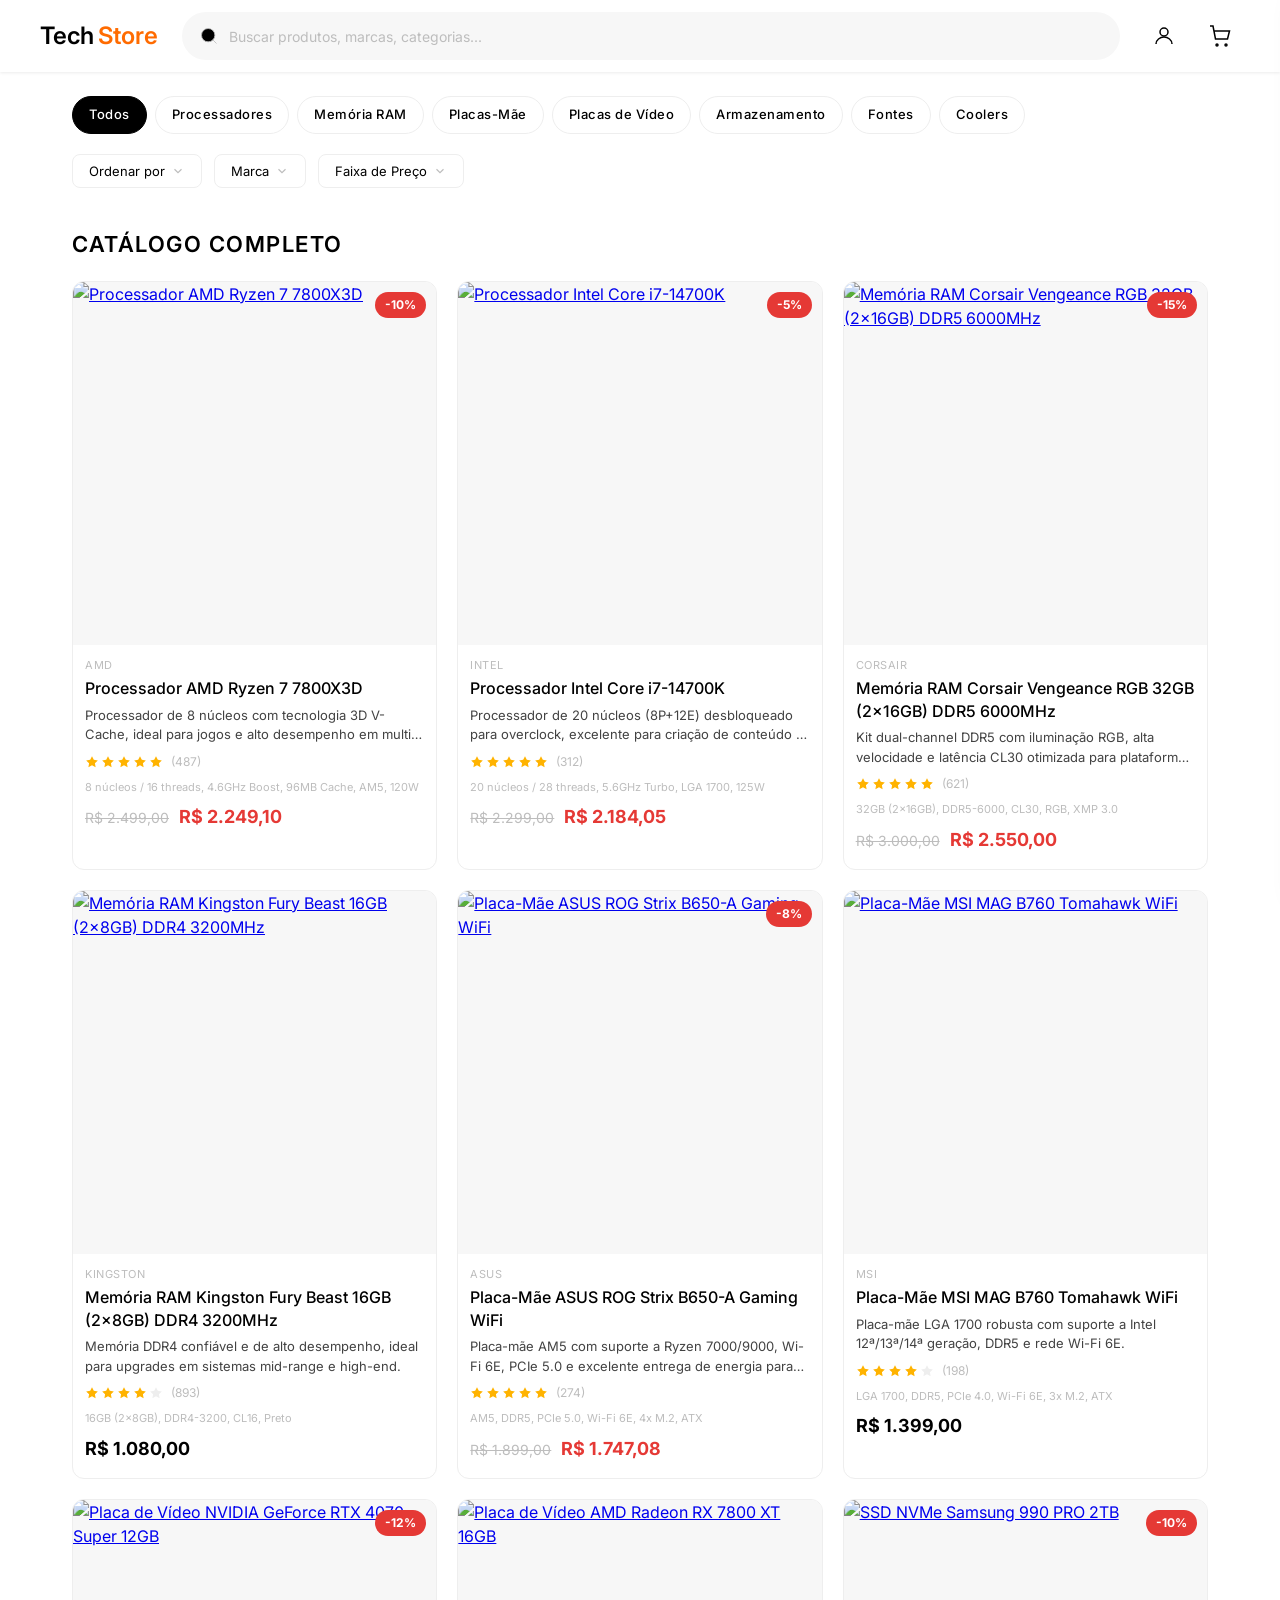
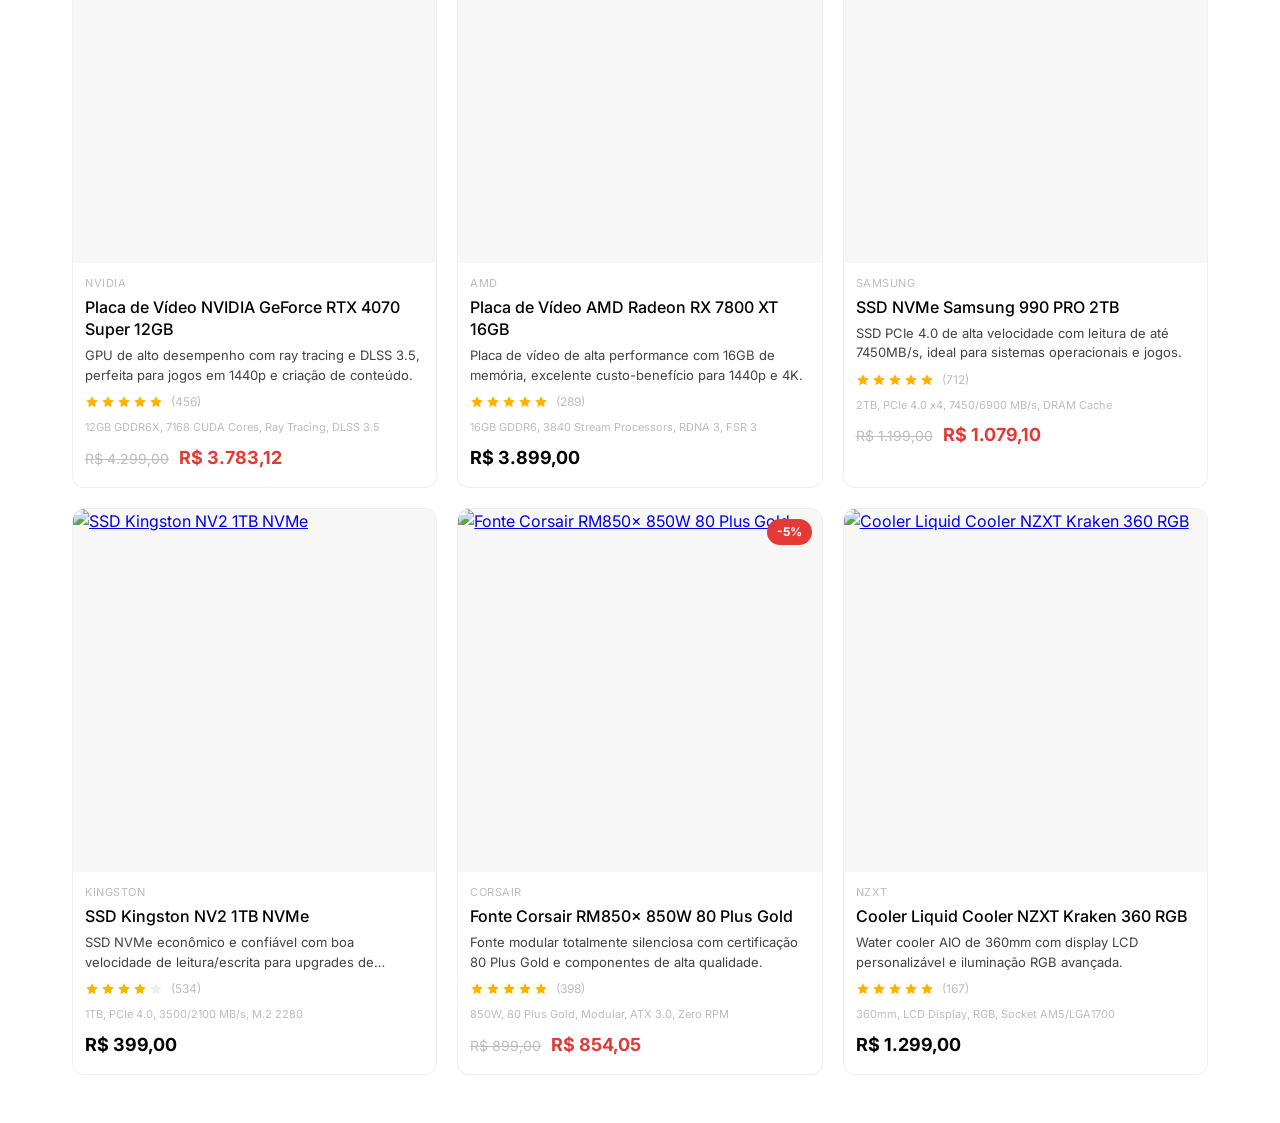
==== commit 3e8f68fc: "Checkout com pagamento e página de pedidos Checkout (checkout.html): - Exige login; carrinho vazio e" ====
--- a/index.html
+++ b/index.html
@@ -37,6 +37,10 @@
                         <a class="user-menu-item" id="linkCadastro" href="cadastro.html" role="menuitem">
                             <svg viewBox="0 0 24 24"><path d="M16 21v-2a4 4 0 00-4-4H6a4 4 0 00-4 4v2"/><circle cx="9" cy="7" r="4"/><path d="M19 8v6M22 11h-6"/></svg>
                             <span>Criar conta</span>
+                        </a>
+                        <a class="user-menu-item" id="linkPedidos" href="pedidos.html" role="menuitem" hidden>
+                            <svg viewBox="0 0 24 24"><path d="M6 2h12l2 5H4l2-5zM4 7v13a1 1 0 001 1h14a1 1 0 001-1V7M9 11h6"/></svg>
+                            <span>Meus pedidos</span>
                         </a>
                         <button class="user-menu-item" id="btnSair" type="button" role="menuitem" hidden>
                             <svg viewBox="0 0 24 24"><path d="M9 21H5a2 2 0 01-2-2V5a2 2 0 012-2h4M16 17l5-5-5-5M21 12H9"/></svg>
